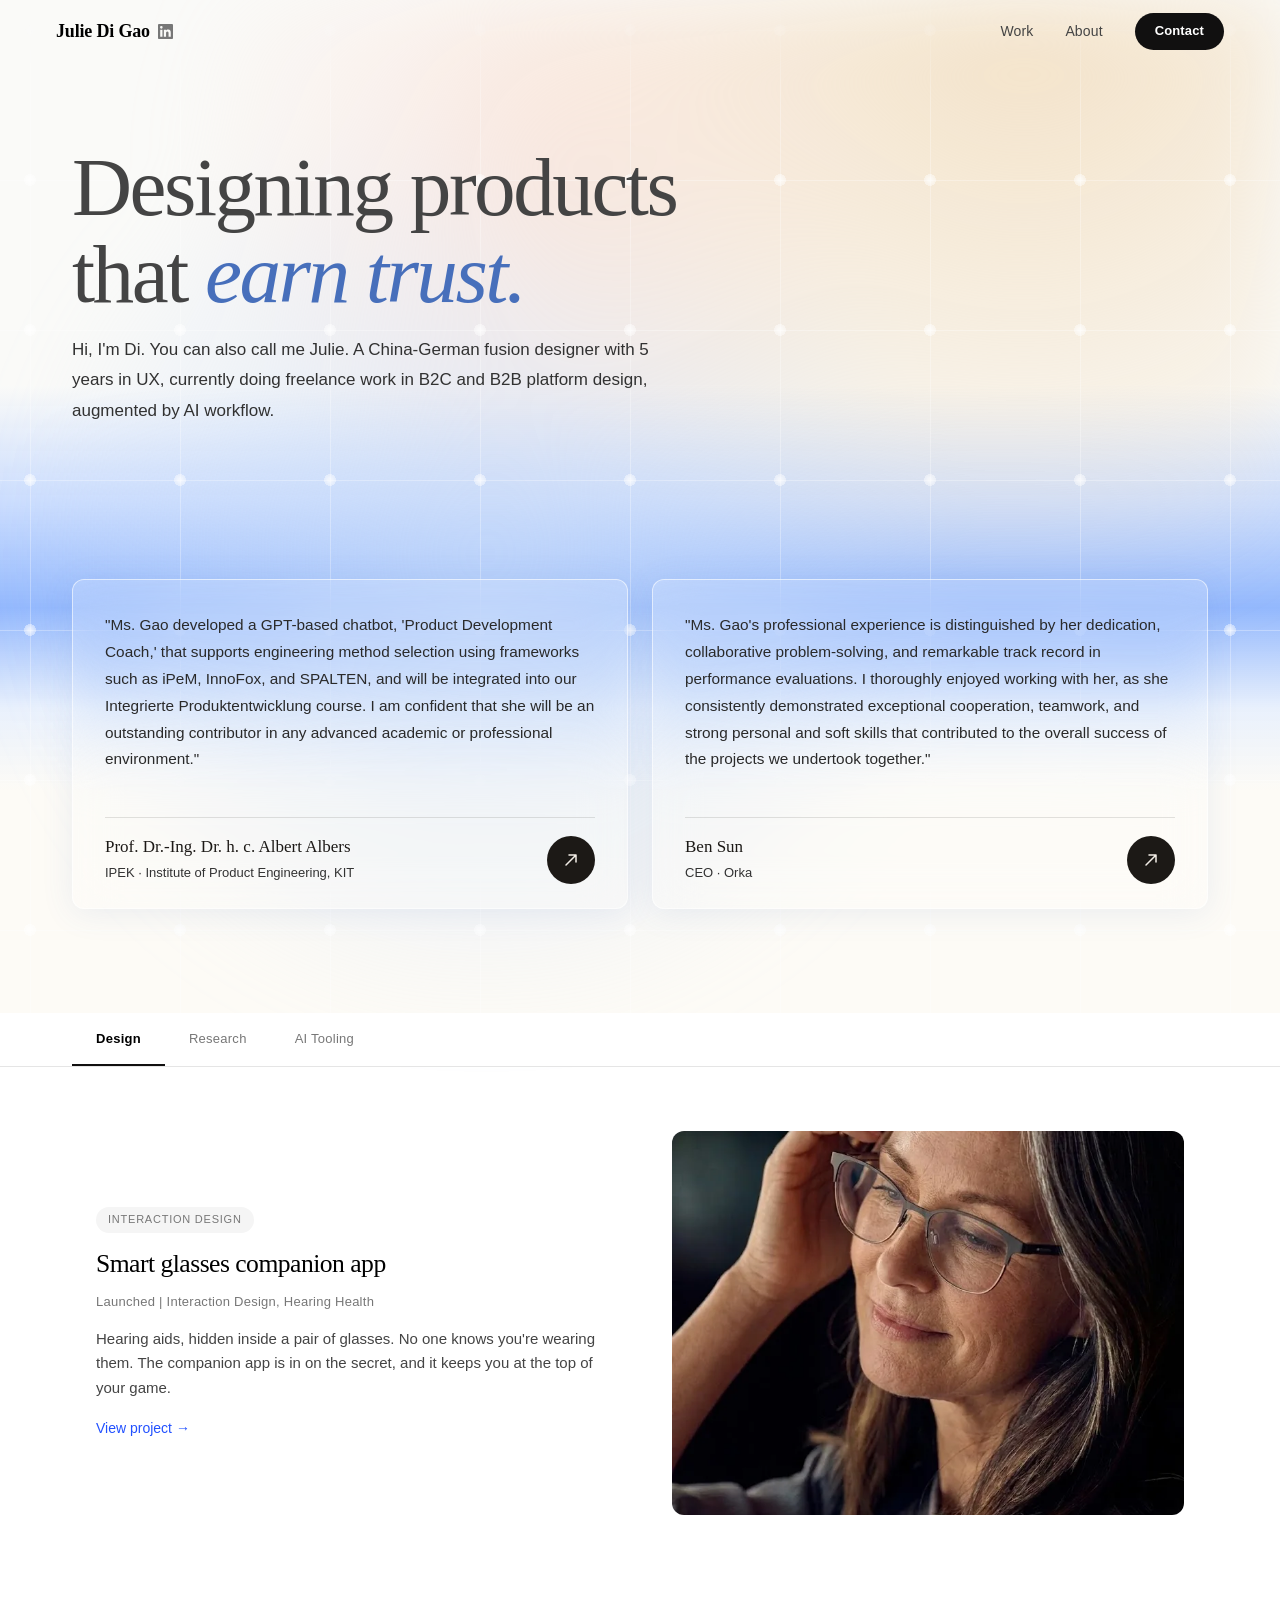
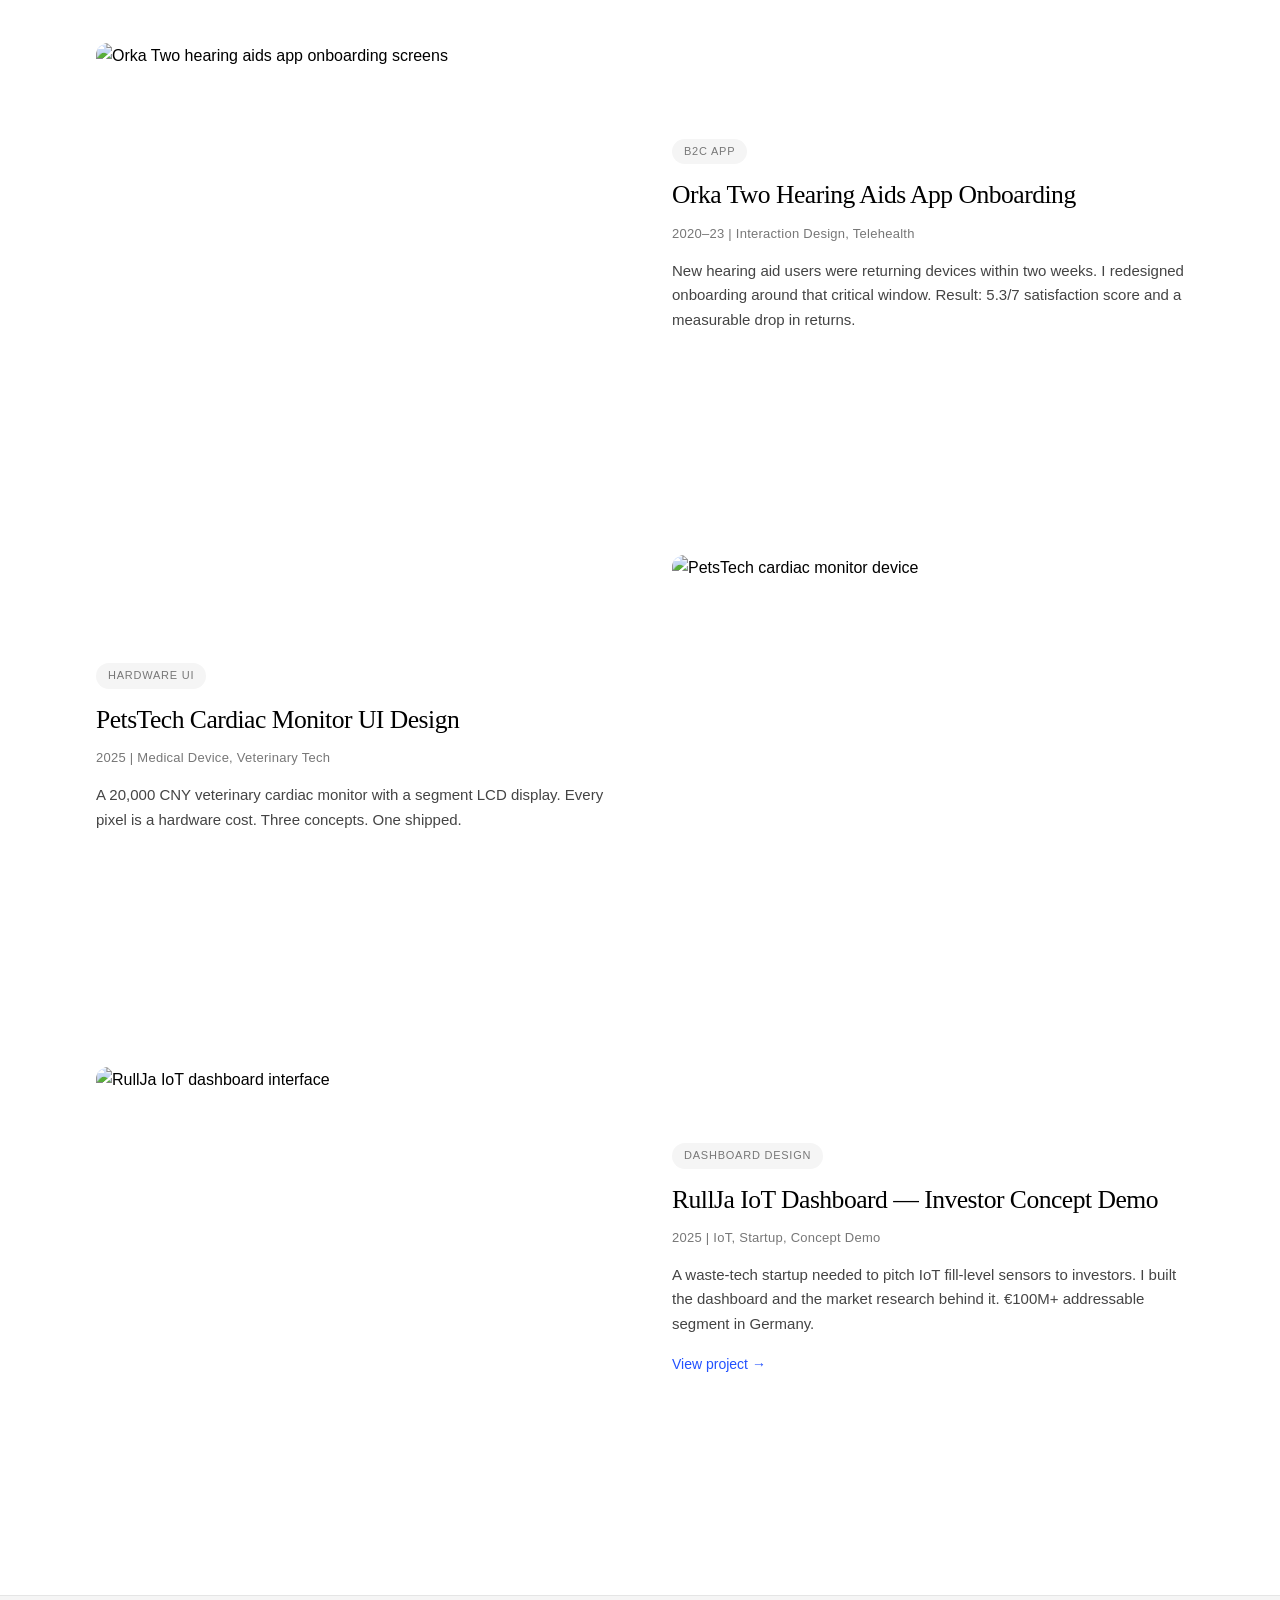
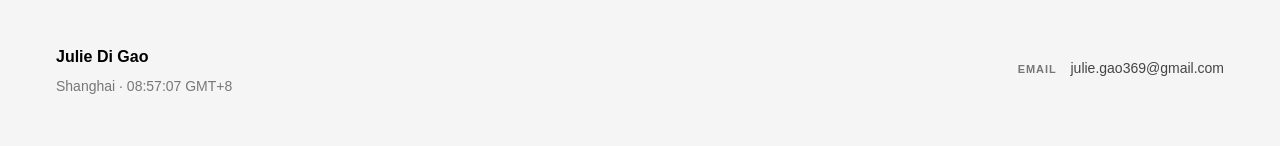
==== index.html @ a04727fa "feat: add Aurio smart glasses case study with live embedded prototype - New aurio-app.html: warm-neu" ====
<!DOCTYPE html>
<html lang="en">
<head>
  <meta charset="UTF-8" />
  <meta name="viewport" content="width=device-width, initial-scale=1.0, viewport-fit=cover" />
  <title>Julie Di Gao — Product Designer · UX Research · AI</title>
  <meta name="description" content="Product designer with seven years across consumer electronics, medical devices, and industrial systems. Research-driven. Based in Shanghai." />
  <meta property="og:type" content="website" />
  <meta property="og:title" content="Julie Di Gao — Product Designer · UX Research · AI" />
  <meta property="og:description" content="Product designer with seven years across consumer electronics, medical devices, and industrial systems. Research-driven. Based in Shanghai." />
  <meta property="og:url" content="https://juliedigao.info/" />
  <meta property="og:image" content="https://juliedigao.info/img/orka-thumb.webp" />
  <meta name="twitter:card" content="summary_large_image" />
  <link rel="canonical" href="https://juliedigao.info/" />
  <link rel="preload" href="fonts/dm-sans-latin.woff2" as="font" type="font/woff2" crossorigin>
  <link rel="preload" href="fonts/dm-serif-display-normal-latin.woff2" as="font" type="font/woff2" crossorigin>
  <link rel="stylesheet" href="fonts.css" />
  <link rel="stylesheet" href="style.css" />
  <script type="application/ld+json">
  {
    "@context": "https://schema.org",
    "@type": "Person",
    "url": "https://juliedigao.info",
    "name": "Julie Di Gao",
    "alternateName": "Di Gao",
    "jobTitle": "Product Designer",
    "description": "Product designer with seven years across consumer electronics, medical devices, and industrial systems. Research-driven. Based in Shanghai.",
    "sameAs": ["https://www.linkedin.com/in/julie-gao-9985a615b/"],
    "knowsAbout": ["UX Design", "UX Research", "AI Tooling", "Product Strategy", "Service Design"]
  }
  </script>
</head>
<body>

  <!-- TOP NAV -->
  <nav class="site-nav">
    <div class="nav-left">
      <a href="index.html" class="nav-name">Julie Di Gao</a>
      <a href="https://www.linkedin.com/in/julie-gao-9985a615b/" class="nav-linkedin" target="_blank" rel="noopener" aria-label="LinkedIn profile">
        <svg width="15" height="15" viewBox="0 0 24 24" fill="currentColor" aria-hidden="true">
          <path d="M20.447 20.452h-3.554v-5.569c0-1.328-.027-3.037-1.852-3.037-1.853 0-2.136 1.445-2.136 2.939v5.667H9.351V9h3.414v1.561h.046c.477-.9 1.637-1.85 3.37-1.85 3.601 0 4.267 2.37 4.267 5.455v6.286zM5.337 7.433a2.062 2.062 0 0 1-2.063-2.065 2.064 2.064 0 1 1 2.063 2.065zm1.782 13.019H3.555V9h3.564v11.452zM22.225 0H1.771C.792 0 0 .774 0 1.729v20.542C0 23.227.792 24 1.771 24h20.451C23.2 24 24 23.227 24 22.271V1.729C24 .774 23.2 0 22.222 0h.003z"/>
        </svg>
      </a>
    </div>
    <button class="nav-toggle" aria-label="Toggle menu" aria-expanded="false"><span></span><span></span><span></span></button>
    <div class="nav-links">
      <a href="#projects">Work</a>
      <a href="about.html">About</a>
      <a href="https://mail.google.com/mail/?view=cm&amp;to=julie.gao369@gmail.com" target="_blank" rel="noopener" class="nav-cta">Contact</a>
    </div>
  </nav>

  <main class="layout">

    <div class="hero-block">

    <!-- HERO -->
    <section class="hero-section">
      <div class="hero-inner">
        <h1 class="hero-title">Designing products<br>that <em>earn trust.</em></h1>
        <p class="hero-bio">Hi, I'm Di. You can also call me Julie. A China-German fusion designer with 5 years in UX, currently doing freelance work in B2C and B2B platform design, augmented by AI workflow.</p>
      </div>
    </section>

    <!-- ENDORSEMENTS (after hero) -->
    <section id="reviews" class="testimonials testimonials--hero">
      <div class="testimonials-inner">
        <div class="testimonials-grid">

          <div class="testimonial">
            <p class="testimonial-quote">"Ms. Gao developed a GPT-based chatbot, 'Product Development Coach,' that supports engineering method selection using frameworks such as iPeM, InnoFox, and SPALTEN, and will be integrated into our Integrierte Produktentwicklung course. I am confident that she will be an outstanding contributor in any advanced academic or professional environment."</p>
            <div class="testimonial-author">
              <div class="testimonial-author-info">
                <span class="testimonial-name">Prof. Dr.-Ing. Dr. h. c. Albert Albers</span>
                <span class="testimonial-role">IPEK · Institute of Product Engineering, KIT</span>
              </div>
              <a href="https://drive.google.com/file/d/1tdlXSylzmhAf9vjlkqF7maoI1d_9qmV9/view" target="_blank" rel="noopener" class="testimonial-arrow" aria-label="Read full reference letter">
                <svg width="16" height="16" viewBox="0 0 16 16" fill="none" aria-hidden="true"><path d="M3 13L13 3M13 3H6M13 3V10" stroke="currentColor" stroke-width="1.5" stroke-linecap="round" stroke-linejoin="round"/></svg>
              </a>
            </div>
          </div>

          <div class="testimonial">
            <p class="testimonial-quote">"Ms. Gao's professional experience is distinguished by her dedication, collaborative problem-solving, and remarkable track record in performance evaluations. I thoroughly enjoyed working with her, as she consistently demonstrated exceptional cooperation, teamwork, and strong personal and soft skills that contributed to the overall success of the projects we undertook together."</p>
            <div class="testimonial-author">
              <div class="testimonial-author-info">
                <span class="testimonial-name">Ben Sun</span>
                <span class="testimonial-role">CEO · Orka</span>
              </div>
              <a href="https://drive.google.com/file/d/1TQSXAxwFOmkfhooDOiuo72C9SazqI4s3/view" target="_blank" rel="noopener" class="testimonial-arrow" aria-label="Read full reference letter">
                <svg width="16" height="16" viewBox="0 0 16 16" fill="none" aria-hidden="true"><path d="M3 13L13 3M13 3H6M13 3V10" stroke="currentColor" stroke-width="1.5" stroke-linecap="round" stroke-linejoin="round"/></svg>
              </a>
            </div>
          </div>

        </div>
      </div>
    </section>

    </div><!-- /.hero-block -->

    <!-- FILTER BAR -->

    <div class="filter-bar" id="projects">
      <div class="filter-inner">
        <div class="role-tabs" role="tablist" aria-label="Work categories" id="track-select">
          <button class="role-tab" role="tab" id="tab-design" data-role="design" aria-selected="false" aria-controls="panel-design" tabindex="0">Design</button>
          <button class="role-tab" role="tab" id="tab-research" data-role="research" aria-selected="false" aria-controls="panel-research" tabindex="-1">Research</button>
          <button class="role-tab" role="tab" id="tab-automation" data-role="automation" aria-selected="false" aria-controls="panel-automation" tabindex="-1">AI Tooling</button>
        </div>
      </div>
    </div>

    <!-- PROJECTS: grouped list view (Design / Research / AI Tooling tabs) -->
    <div class="proj-list-section" hidden>
    <div class="content">
    <section class="projects-stage">

      <div class="projects-group" id="panel-design" data-group="design" hidden>

        <div class="proj-row proj-row--flip fade-in">
          <div class="proj-text">
            <span class="proj-cat">Interaction Design</span>
            <h3 class="proj-title"><a href="aurio-app.html">Smart glasses companion app</a></h3>
            <hr class="proj-rule" />
            <p class="proj-meta">Launched | Interaction Design, Hearing Health</p>
            <p class="proj-desc">Hearing aids, hidden inside a pair of glasses. No one knows you're wearing them. The companion app is in on the secret, and it keeps you at the top of your game.</p>
            <a href="aurio-app.html" class="proj-link">View project →</a>
          </div>
          <div class="proj-image">
            <a href="aurio-app.html">
              <img loading="lazy" src="img/aurio-hero-photo.webp" width="749" height="1024" alt="A woman wearing the Aurio glasses that hide her hearing aids" />
            </a>
          </div>
        </div>

        <div class="proj-row fade-in">
          <div class="proj-image">
            <a href="orka-health.html">
              <picture>
                <source srcset="img/orka-thumb-480w.webp 480w, img/orka-thumb-960w.webp 960w" sizes="(max-width: 768px) 100vw, 408px" type="image/webp">
                <img loading="lazy" src="img/orka-thumb.jpg" width="1440" height="920" alt="Orka Two hearing aids app onboarding screens" />
              </picture>
            </a>
          </div>
          <div class="proj-text">
            <span class="proj-cat">B2C App</span>
            <h3 class="proj-title"><a href="orka-health.html">Orka Two Hearing Aids App Onboarding</a></h3>
            <hr class="proj-rule" />
            <p class="proj-meta">2020–23 | Interaction Design, Telehealth</p>
            <p class="proj-desc">New hearing aid users were returning devices within two weeks. I redesigned onboarding around that critical window. Result: 5.3/7 satisfaction score and a measurable drop in returns.</p>
          </div>
        </div>

        <div class="proj-row proj-row--flip fade-in">
          <div class="proj-text">
            <span class="proj-cat">Hardware UI</span>
            <h3 class="proj-title"><a href="dog-cardiac.html">PetsTech Cardiac Monitor UI Design</a></h3>
            <hr class="proj-rule" />
            <p class="proj-meta">2025 | Medical Device, Veterinary Tech</p>
            <p class="proj-desc">A 20,000 CNY veterinary cardiac monitor with a segment LCD display. Every pixel is a hardware cost. Three concepts. One shipped.</p>
          </div>
          <div class="proj-image">
            <a href="dog-cardiac.html">
              <picture>
                <source srcset="img/petstech-480w.webp 480w, img/petstech-960w.webp 960w" sizes="(max-width: 768px) 100vw, 408px" type="image/webp">
                <img loading="lazy" src="img/petstech.jpg" width="4000" height="2247" alt="PetsTech cardiac monitor device" />
              </picture>
            </a>
          </div>
        </div>

        <div class="proj-row fade-in">
          <div class="proj-image">
            <a href="rullja-app.html">
              <picture>
                <source srcset="img/rullja/rullja-software-480w.webp 480w, img/rullja/rullja-software-960w.webp 960w" sizes="(max-width: 768px) 100vw, 408px" type="image/webp">
                <img loading="lazy" src="img/rullja/rullja-software.png" width="1756" height="1154" alt="RullJa IoT dashboard interface" />
              </picture>
            </a>
          </div>
          <div class="proj-text">
            <span class="proj-cat">Dashboard Design</span>
            <h3 class="proj-title"><a href="rullja-app.html">RullJa IoT Dashboard — Investor Concept Demo</a></h3>
            <hr class="proj-rule" />
            <p class="proj-meta">2025 | IoT, Startup, Concept Demo</p>
            <p class="proj-desc">A waste-tech startup needed to pitch IoT fill-level sensors to investors. I built the dashboard and the market research behind it. €100M+ addressable segment in Germany.</p>
            <a href="rullja-app.html" class="proj-link">View project →</a>
          </div>
        </div>

      </div><!-- /panel-design -->

      <div class="projects-group" id="panel-research" data-group="research" hidden>

        <div class="proj-row fade-in">
          <div class="proj-image">
            <a href="agile-cps.html">
              <picture>
                <source srcset="img/agile-cps-480w.webp 480w, img/agile-cps-960w.webp 960w" sizes="(max-width: 768px) 100vw, 408px" type="image/webp">
                <img loading="lazy" src="img/agile-cps.png" width="1000" height="618" alt="Agile CPS research visualization" />
              </picture>
            </a>
          </div>
          <div class="proj-text">
            <span class="proj-cat">Research · ECIE 2025</span>
            <h3 class="proj-title"><a href="agile-cps.html">Developing CPS as Entrepreneurs: Agile Methods in Startups and SMEs</a></h3>
            <hr class="proj-rule" />
            <p class="proj-meta">2025 | Systematic Literature Review, AI-Assisted Research</p>
            <p class="proj-desc">Master's thesis selected by KIT IPEK for publication at ECIE 2025. I reviewed 1,929 papers using an AI-assisted extraction workflow, mapping how agile methods adapt across firm types in complex systems engineering.</p>
            <a href="agile-cps.html" class="proj-link">Read paper →</a>
          </div>
        </div>

        <div class="proj-row proj-row--flip fade-in">
          <div class="proj-text">
            <span class="proj-cat">Service Design</span>
            <h3 class="proj-title"><a href="mercedes-ewagon.html">E-Wagen Simplification @ Mercedes-Benz Sindelfingen</a></h3>
            <hr class="proj-rule" />
            <p class="proj-meta">2024 | Field Research, Ethnography, Mobility</p>
            <p class="proj-desc">Factory floor user research at Mercedes-Benz Sindelfingen. I built personas, journey maps, and a full service design for e-trolley sharing among assembly workers.</p>
          </div>
          <div class="proj-image">
            <a href="mercedes-ewagon.html">
              <picture>
                <source srcset="img/mercedesetrolley-480w.webp 480w, img/mercedesetrolley-960w.webp 960w" sizes="(max-width: 768px) 100vw, 408px" type="image/webp">
                <img loading="lazy" src="img/mercedesetrolley.jpg" width="1600" height="1061" alt="Mercedes-Benz e-Wagen factory floor" />
              </picture>
            </a>
          </div>
        </div>

        <div class="proj-row fade-in">
          <div class="proj-image">
            <a href="german-telehealth.html">
              <picture>
                <source srcset="img/telehealth-de-480w.webp 480w, img/telehealth-de-960w.webp 960w" sizes="(max-width: 768px) 100vw, 408px" type="image/webp">
                <img loading="lazy" src="img/telehealth-de.png" width="920" height="690" alt="German telehealth infrastructure mapping" />
              </picture>
            </a>
          </div>
          <div class="proj-text">
            <span class="proj-cat">Critical Infrastructure</span>
            <h3 class="proj-title"><a href="german-telehealth.html">German Telehealth Infrastructure: Structural Mapping for Threat Modeling</a></h3>
            <hr class="proj-rule" />
            <p class="proj-meta">2025 | Commissioned Study · KIT OCI</p>
            <p class="proj-desc">Commissioned by a KIT doctoral researcher. I mapped the integration architectures of German hospital networks as a structural baseline for NIS2 threat modeling.</p>
          </div>
        </div>

        <div class="proj-row proj-row--flip fade-in">
          <div class="proj-text">
            <span class="proj-cat">Market Research</span>
            <h3 class="proj-title"><a href="rullja-smart-bin.html">Rullja Smart Bin Sensor — Market Research Report</a></h3>
            <hr class="proj-rule" />
            <p class="proj-meta">2025 | IoT, Smart City, Go-to-Market</p>
            <p class="proj-desc">A German IoT startup needed to know if there was a real market. I sized it (TAM/SAM/SOM), mapped 10 competitors, segmented buyers, and designed a three-phase go-to-market for entering the municipal space.</p>
            <a href="rullja-smart-bin.html" class="proj-link">View report →</a>
          </div>
          <div class="proj-image">
            <a href="rullja-smart-bin.html">
              <picture>
                <source srcset="img/rullja-bin-480w.webp 480w, img/rullja-bin-960w.webp 960w" sizes="(max-width: 768px) 100vw, 408px" type="image/webp">
                <img loading="lazy" src="img/rullja-bin.png" width="1100" height="757" alt="Rullja smart bin sensor" />
              </picture>
            </a>
          </div>
        </div>

      </div><!-- /panel-research -->

      <div class="projects-group" id="panel-automation" data-group="automation" hidden>

        <div class="proj-row fade-in">
          <div class="proj-image">
            <a href="ipek-gpt.html">
              <picture>
                <source srcset="img/ipek-gpt-thumb-480w.webp 480w, img/ipek-gpt-thumb-960w.webp 960w" sizes="(max-width: 768px) 100vw, 408px" type="image/webp">
                <img loading="lazy" src="img/ipek-gpt-thumb.jpg" width="1600" height="1066" alt="IPEK AI Consultant interface" />
              </picture>
            </a>
          </div>
          <div class="proj-text">
            <span class="proj-cat">AI Tooling</span>
            <h3 class="proj-title"><a href="ipek-gpt.html">Transform Product Engineering Knowledge into an AI Consultant</a></h3>
            <hr class="proj-rule" />
            <p class="proj-meta">2025 | Custom GPT, B2B, KIT IPEK</p>
            <p class="proj-desc">Two AI consulting tools for KIT's engineering institute. InnoFox Coach and Project Type Assessor are now used by 50+ students. Built at zero software cost in half the expected timeline.</p>
          </div>
        </div>

        <div class="proj-row proj-row--flip fade-in card--nda"
             role="button" tabindex="0"
             data-modal-title="Cincobox Bill AutoBot"
             data-modal-body="This work is confidential. Reach out to talk about how I approach this type of problem.">
          <div class="proj-text">
            <span class="proj-cat">Automation <span class="project-badge">Confidential</span></span>
            <h3 class="proj-title">Cincobox Bill AutoBot</h3>
            <hr class="proj-rule" />
            <p class="proj-meta">Ongoing · Agentic Build</p>
            <p class="proj-desc">A Colombian quality inspection CEO was losing one day every month to manual invoicing. As a contract-based project, I restructured his database and built an automation invoice tool to release his time from repetitive work.</p>
          </div>
          <div class="proj-image">
            <picture>
              <source srcset="img/invoice-automation-480w.webp 480w, img/invoice-automation-960w.webp 960w" sizes="(max-width: 768px) 100vw, 408px" type="image/webp">
              <img loading="lazy" src="img/invoice-automation.png" width="1100" height="728" alt="Cincobox invoice automation" style="opacity:0.85" />
            </picture>
          </div>
        </div>

      </div><!-- /panel-automation -->

    </section>
    </div><!-- /.content -->
    </div><!-- /.proj-list-section -->


  </main>

  <!-- FOOTER -->
  <footer id="contact" class="site-footer fade-in">
    <div class="footer-left">
      <span class="footer-name">Julie Di Gao</span>
      <span class="footer-tagline">Shanghai · <span id="clock" aria-hidden="true"></span></span>
    </div>
    <div class="footer-right">
      <div class="footer-contact-row">
        <span class="footer-contact-label">Email</span>
        <a href="https://mail.google.com/mail/?view=cm&to=julie.gao369@gmail.com" target="_blank" rel="noopener">julie.gao369@gmail.com</a>
      </div>
    </div>
  </footer>

  <!-- NDA Modal -->
  <div class="nda-modal" id="nda-modal" role="dialog" aria-modal="true" aria-labelledby="nda-modal-title" hidden>
    <div class="nda-modal-backdrop"></div>
    <div class="nda-modal-card">
      <button class="nda-modal-close" aria-label="Close dialog">&times;</button>
      <div class="nda-modal-lock">
        <svg xmlns="http://www.w3.org/2000/svg" width="24" height="24" viewBox="0 0 24 24" fill="none" stroke="currentColor" stroke-width="1.75" stroke-linecap="round" stroke-linejoin="round" aria-hidden="true">
          <rect x="3" y="11" width="18" height="11" rx="2" ry="2"/>
          <path d="M7 11V7a5 5 0 0 1 10 0v4"/>
        </svg>
      </div>
      <h2 class="nda-modal-title" id="nda-modal-title"></h2>
      <p class="nda-modal-body" id="nda-modal-body"></p>
      <div class="nda-modal-actions">
        <a href="https://calendar.app.google/rjYfn2XpzJs34tZLA" class="nda-modal-cta-primary" target="_blank" rel="noopener">Schedule a call</a>
        <a href="https://mail.google.com/mail/?view=cm&to=julie.gao369@gmail.com" class="nda-modal-cta-secondary" target="_blank" rel="noopener">Send an email</a>
      </div>
    </div>
  </div>

  <script src="script.js?v=2" defer></script>
  <script src="reference-banner.js"></script>
</body>
</html>
---- style.css ----
.reference-banner-title,
.reference-banner-desc,
.reference-banner-btn {
  opacity: 0;
  transform: translateY(24px);
}

/* --- Reference Banner (Base44 style) --- */
.reference-banner-bg {
  background: radial-gradient(ellipse 80% 60% at 0% 100%, #FFD6A0 0%, #FFB36B 60%, transparent 100%),
              radial-gradient(ellipse 60% 40% at 100% 0%, #FF7C2C 0%, #FFB36B 80%, transparent 100%),
              linear-gradient(120deg, #FFB36B 0%, #FF7C2C 100%);
  min-height: 60vh;
  display: flex;
  align-items: center;
  justify-content: center;
  padding: 6vw 2vw;
  position: relative;
  z-index: 1;
}

.reference-banner-card {
  background: #FFF9F0;
  border-radius: 18px;
  box-shadow: 0 8px 40px rgba(255, 124, 44, 0.13), 0 2px 8px rgba(0,0,0,0.04);
  padding: 3.5rem 3.5rem 3rem 3.5rem;
  max-width: 420px;
  width: 100%;
  display: flex;
  flex-direction: column;
  align-items: center;
  gap: 2.5rem;
}

.reference-banner-title {
  font-family: var(--font);
  font-size: 2.25rem;
  font-weight: 600;
  color: #222;
  text-align: center;
  margin-bottom: 0.5rem;
}

.reference-banner-desc {
  font-size: 1.15rem;
  color: #444;
  text-align: center;
  margin-bottom: 0.5rem;
}

.reference-banner-btn {
  display: flex;
  align-items: center;
  gap: 0.5rem;
  background: #181816;
  color: #fff;
  font-family: var(--font);
  font-size: 1.1rem;
  font-weight: 600;
  padding: 0.85rem 2.2rem;
  border-radius: 2rem;
  box-shadow: 0 2px 12px rgba(24,24,22,0.08);
  text-decoration: none;
  transition: background 0.18s, color 0.18s, transform 0.18s;
  margin-top: 0.5rem;
}
.reference-banner-btn:hover {
  background: #FFEBB8;
  color: #181816;
  transform: translateY(-2px);
}
.reference-banner-btn-icon {
  display: inline-flex;
  align-items: center;
  justify-content: center;
  background: #D6F5B0;
  color: #181816;
  border-radius: 50%;
  width: 2rem;
  height: 2rem;
  font-size: 1.25rem;
  margin-left: 0.25rem;
  transition: background 0.18s, color 0.18s;
}
.reference-banner-btn:hover .reference-banner-btn-icon {
  background: #B6E67D;
  color: #181816;
}

@media (max-width: 600px) {
  .reference-banner-card {
    padding: 2rem 1rem 1.5rem 1rem;
    max-width: 98vw;
    gap: 1.5rem;
  }
  .reference-banner-title {
    font-size: 1.25rem;
  }
  .reference-banner-desc {
    font-size: 1rem;
  }
  .reference-banner-btn {
    font-size: 1rem;
    padding: 0.7rem 1.2rem;
  }
  .reference-banner-btn-icon {
    width: 1.5rem;
    height: 1.5rem;
    font-size: 1rem;
  }
}
/* ── Case Study Summary Card ── */
.cs-summary {
  background: var(--surface);
  border: 1px solid var(--border-light);
  border-radius: var(--radius);
  box-shadow: var(--shadow-sm);
  padding: 1.25rem 1.5rem;
  margin: 2rem 0 2.5rem;
  display: flex;
  flex-direction: column;
  gap: 0.75rem;
  max-width: 600px;
}
.cs-summary-row {
  display: flex;
  gap: 1.25rem;
}
.cs-summary-label {
  min-width: 5.5rem;
  font-weight: 600;
  color: var(--secondary);
  font-size: 0.95rem;
}
.cs-summary-value {
  color: var(--text);
  font-size: 0.95rem;
}
/* ============================================================
   PORTFOLIO — McKinsey visual style
   Full-width top nav · editorial serif · electric blue accent
============================================================ */

html {
  scroll-behavior: smooth;
}

*, *::before, *::after {
  box-sizing: border-box;
  margin: 0;
  padding: 0;
  -webkit-tap-highlight-color: transparent;
}

:root {
  --bg:           #FFFFFF;
  --surface:      #F5F5F5;
  --border:       #D5D5D5;
  --border-light: #E5E5E5;
  --text:         #000000;
  --secondary:    #444444;
  --tertiary:     #777777;

  /* McKinsey electric blue */
  --accent:       #2251FF;
  --accent-dark:  #051C2C;
  --accent-light: #E8EEFF;

  --nav-bg:       #051C2C;

  --shadow-sm:  0 1px 2px rgba(0,0,0,0.05);
  --shadow-md:  0 4px 12px rgba(0,0,0,0.06);
  --shadow-card: 0 1px 4px rgba(0,0,0,0.04);
  --shadow-card-hover: 0 8px 30px rgba(0,0,0,0.10);

  --radius:      4px;
  --radius-pill: 100px;

  --font: 'DM Sans', -apple-system, BlinkMacSystemFont, 'Segoe UI', sans-serif;
  --font-serif: Georgia, 'Times New Roman', serif;
  --font-display: 'DM Serif Display', Georgia, serif;

  --header-h: 64px;
  --max-width: 1200px;
  --content-width: 1200px;
}

html {
  font-size: 16px;
  scroll-behavior: smooth;
  overflow-x: hidden;
}

body {
  background: var(--bg);
  color: var(--text);
  font-family: var(--font);
  line-height: 1.6;
  min-height: 100vh;
  -webkit-font-smoothing: antialiased;
  -moz-osx-font-smoothing: grayscale;
}

a { color: inherit; text-decoration: none; }
button { font-family: inherit; }

/* ── Accessibility ── */
.visually-hidden {
  position: absolute;
  width: 1px; height: 1px;
  padding: 0; margin: -1px;
  overflow: hidden;
  clip: rect(0,0,0,0);
  white-space: nowrap; border: 0;
}

:focus-visible {
  outline: 2px solid var(--accent);
  outline-offset: 3px;
  border-radius: 2px;
}

/* ── Scroll reveal ── */
.fade-in {
  opacity: 0;
  transform: translateY(28px);
  transition: opacity 0.7s cubic-bezier(.22,1,.36,1),
              transform 0.7s cubic-bezier(.22,1,.36,1);
}
.fade-in.visible {
  opacity: 1;
  transform: translateY(0);
}

.testimonials-grid .testimonial.fade-in:nth-child(2) { transition-delay: 100ms; }

.projects-group .proj-row.fade-in:nth-child(2) { transition-delay: 60ms; }
.projects-group .proj-row.fade-in:nth-child(3) { transition-delay: 120ms; }
.projects-group .proj-row.fade-in:nth-child(4) { transition-delay: 180ms; }

/* ── Skip link (screen-reader, visible on focus) ── */
.skip-link {
  position: absolute;
  left: -9999px;
  top: auto;
  width: 1px;
  height: 1px;
  overflow: hidden;
  z-index: 10000;
  background: var(--nav-bg);
  color: #fff;
  padding: 0.75rem 1.25rem;
  font-size: 0.875rem;
  border-radius: 0 0 4px 0;
}
.skip-link:focus {
  position: fixed;
  left: 0;
  top: 0;
  width: auto;
  height: auto;
  overflow: visible;
}

/* ── Page load entry ── */
main {
  animation: pageEnter 0.45s cubic-bezier(.22,1,.36,1) both;
}
@keyframes pageEnter {
  from { opacity: 0; transform: translateY(10px); }
  to   { opacity: 1; transform: translateY(0); }
}

/* ── Page exit transition ── */
body.page-exit {
  opacity: 0;
  transition: opacity 0.3s ease;
}

/* ── Nav scrim ── */
body::before {
  content: '';
  position: fixed;
  inset: 0;
  background: rgba(0,0,0,0.5);
  backdrop-filter: blur(3px);
  -webkit-backdrop-filter: blur(3px);
  z-index: 190;
  opacity: 0;
  pointer-events: none;
  transition: opacity 0.3s ease;
}
body.nav-open::before {
  opacity: 1;
  pointer-events: auto;
}

/* ============================================================
   TOP NAV BAR — fixed dark navy
============================================================ */
.site-nav {
  position: fixed;
  top: 0;
  left: 0;
  right: 0;
  height: var(--header-h);
  background: rgba(5,28,44,0.55);
  backdrop-filter: blur(16px) saturate(1.4);
  -webkit-backdrop-filter: blur(16px) saturate(1.4);
  border-bottom: 1px solid rgba(255,255,255,0.08);
  z-index: 200;
  display: flex;
  align-items: center;
  justify-content: space-between;
  padding: 0 clamp(1.5rem, 5vw, 3.5rem);
  padding-left: max(clamp(1.5rem, 5vw, 3.5rem), env(safe-area-inset-left));
  padding-right: max(clamp(1.5rem, 5vw, 3.5rem), env(safe-area-inset-right));
}

/* ── White glass nav on case study pages (always, ignores scroll state) ── */
.cs-page .site-nav,
.cs-page .site-nav.scrolled {
  background: rgba(255,255,255,0.92);
  backdrop-filter: blur(20px) saturate(1.6);
  -webkit-backdrop-filter: blur(20px) saturate(1.6);
  border-bottom: 1px solid rgba(0,0,0,0.06);
  transition: none;
}

.cs-page .nav-name {
  color: var(--text);
}

.cs-page .nav-links a {
  color: var(--secondary);
}

.cs-page .nav-links a:hover {
  color: var(--text);
}

.cs-page .nav-links .nav-cta {
  color: #FFFFFF;
  background: #111010;
  border: none;
  border-radius: var(--radius-pill);
  box-shadow: none;
  padding: 0.5rem 1.5rem;
  transition: background 0.2s, transform 0.2s;
}

.cs-page .nav-links .nav-cta:hover {
  color: #FFFFFF;
  background: #2b2b2b;
  transform: translateY(-1px);
}

.nav-name {
  font-family: var(--font-serif);
  font-size: 1.125rem;
  font-weight: 700;
  color: #FFFFFF;
  letter-spacing: -0.01em;
  display: inline-flex;
  align-items: center;
  min-height: 48px;
}

.nav-links {
  display: flex;
  align-items: center;
  gap: 2rem;
}

.nav-links a {
  font-size: 0.875rem;
  font-weight: 400;
  color: rgba(255,255,255,0.7);
  transition: color 0.2s;
  letter-spacing: 0.01em;
}

.nav-links a:hover {
  color: #FFFFFF;
}

.nav-links .nav-cta {
  font-weight: 600;
  font-size: 0.8125rem;
  color: var(--nav-bg);
  background: #FFFFFF;
  border: none;
  padding: 0.5rem 1.25rem;
  border-radius: var(--radius-pill);
  transition: background 0.2s, transform 0.2s;
  letter-spacing: 0.01em;
}

.nav-links .nav-cta:hover {
  background: rgba(255,255,255,0.88);
  color: var(--nav-bg);
  transform: translateY(-1px);
}

/* ── Mobile hamburger ── */
.nav-toggle {
  display: none;
  appearance: none;
  border: none;
  background: none;
  cursor: pointer;
  padding: 0;
  width: 48px;
  height: 48px;
  position: relative;
  z-index: 201;
}

.nav-toggle span {
  display: block;
  position: absolute;
  left: 10px;
  width: 28px;
  height: 2px;
  background: #FFFFFF;
  border-radius: 2px;
  transition: transform 0.3s cubic-bezier(.22,1,.36,1),
              opacity 0.3s cubic-bezier(.22,1,.36,1);
}

.nav-toggle span:nth-child(1) { top: 14px; }
.nav-toggle span:nth-child(2) { top: 23px; }
.nav-toggle span:nth-child(3) { top: 32px; }

.nav-toggle.open span:nth-child(1) {
  transform: translateY(9px) rotate(45deg);
}
.nav-toggle.open span:nth-child(2) {
  opacity: 0;
}
.nav-toggle.open span:nth-child(3) {
  transform: translateY(-9px) rotate(-45deg);
}

.cs-page .nav-toggle span {
  background: var(--text);
}

/* ============================================================
   LAYOUT — full-width, no sidebar
============================================================ */
.layout {
  display: flex;
  flex-direction: column;
  min-height: 100vh;
  padding-top: var(--header-h);
}

/* Hide old sidebar elements on index */
.sidebar { display: none; }

/* ============================================================
   HERO SECTION — dark navy, large serif headline
============================================================ */
.hero-section {
  background: var(--nav-bg);
  color: #FFFFFF;
  min-height: 72vh;
  display: flex;
  align-items: center;
  padding: calc(var(--header-h) + 2.5rem) 0 clamp(2rem, 4vw, 3rem);
  margin-top: calc(-1 * var(--header-h));
  position: relative;
  overflow: hidden;
}

.hero-section::before {
  content: '';
  position: absolute;
  inset: -50%;
  width: 200%;
  height: 200%;
  background:
    radial-gradient(ellipse 45% 40% at 50% 15%, rgba(100,130,220,0.25) 0%, transparent 55%),
    radial-gradient(ellipse 50% 45% at 65% 30%, rgba(34,81,255,0.15) 0%, transparent 55%),
    radial-gradient(ellipse 32% 28% at 70% 35%, rgba(255,210,90,0.11) 0%, transparent 50%),
    radial-gradient(ellipse 60% 55% at 50% 50%, rgba(100,90,180,0.2) 0%, transparent 60%),
    radial-gradient(ellipse 55% 50% at 25% 60%, rgba(80,100,200,0.3) 0%, transparent 65%),
    radial-gradient(ellipse 50% 45% at 75% 65%, rgba(34,81,255,0.2) 0%, transparent 60%);
  pointer-events: none;
  z-index: 0;
}

.hero-inner {
  max-width: 800px;
  margin-inline: auto;
  padding-inline: clamp(1.5rem, 5vw, 3.5rem);
  position: relative;
  z-index: 1;
  text-align: center;
  display: flex;
  flex-direction: column;
  align-items: center;
}

.hero-eyebrow {
  font-size: 0.6875rem;
  font-weight: 500;
  letter-spacing: 0.18em;
  text-transform: uppercase;
  color: rgba(255,255,255,0.82);
  margin-bottom: 2rem;
  display: flex;
  align-items: center;
  gap: 0.875rem;
  animation: heroTextIn 0.7s cubic-bezier(.22,1,.36,1) 0.1s both;
}

.hero-eyebrow::before {
  content: '';
  display: block;
  width: 2.5rem;
  height: 1px;
  background: var(--accent);
  flex-shrink: 0;
}

.hero-title {
  font-family: var(--font-display);
  font-size: clamp(2.25rem, 5vw, 4.5rem);
  font-weight: 400;
  line-height: 1.1;
  letter-spacing: -0.02em;
  color: #FFFFFF;
  margin-bottom: 1.75rem;
  animation: heroTextIn 0.9s cubic-bezier(.22,1,.36,1) 0.2s both;
}

.hero-title em {
  font-style: italic;
  color: rgba(255,255,255,0.65);
}

@keyframes heroTextIn {
  from { opacity: 0; transform: translateY(22px); }
  to   { opacity: 1; transform: translateY(0); }
}


.hero-desc {
  font-size: clamp(1rem, 1.4vw, 1.125rem);
  font-weight: 300;
  line-height: 1.75;
  color: rgba(255,255,255,0.6);
  max-width: 640px;
  margin-bottom: 0;
  animation: heroTextIn 0.8s cubic-bezier(.22,1,.36,1) 0.38s both;
}

.hero-badges {
  display: flex;
  flex-wrap: wrap;
  gap: 0.625rem;
  justify-content: center;
  margin-top: 2.25rem;
  animation: heroTextIn 0.8s cubic-bezier(.22,1,.36,1) 0.52s both;
}

.hero-badge {
  font-size: 0.75rem;
  font-weight: 500;
  color: rgba(255,255,255,0.48);
  background: rgba(255,255,255,0.06);
  border: 1px solid rgba(255,255,255,0.1);
  padding: 0.35rem 0.875rem;
  border-radius: var(--radius-pill);
  letter-spacing: 0.01em;
  white-space: nowrap;
  text-decoration: none;
  transition: color 0.2s, background 0.2s;
}

a.hero-badge:hover {
  color: rgba(255,255,255,0.82);
  background: rgba(255,255,255,0.12);
}

.hero-identity {
  font-size: 0.875rem;
  font-weight: 400;
  color: rgba(255,255,255,0.45);
  letter-spacing: 0.01em;
  margin-bottom: 2rem;
}

.hero-cta {
  display: inline-flex;
  align-items: center;
  gap: 0.5rem;
  padding: 0.875rem 2rem;
  background: var(--accent);
  color: #FFFFFF;
  font-size: 0.9375rem;
  font-weight: 500;
  border-radius: var(--radius-pill);
  text-decoration: none;
  transition: background 0.2s, transform 0.2s;
  margin-bottom: clamp(2.5rem, 5vw, 4rem);
  animation: heroTextIn 0.8s cubic-bezier(.22,1,.36,1) 0.52s both;
}

.hero-cta::after {
  content: '→';
  transition: transform 0.2s cubic-bezier(.22,1,.36,1);
}

.hero-cta:hover {
  background: #1A42D9;
  transform: translateY(-2px);
  color: #FFFFFF;
}

.hero-cta:hover::after {
  transform: translateX(4px);
}

/* ============================================================
   FILTER TABS — horizontal bar below hero
============================================================ */
.filter-bar {
  background: var(--bg);
  border-bottom: 1px solid var(--border-light);
  position: sticky;
  top: var(--header-h);
  z-index: 100;
  transition: box-shadow 0.3s ease;
}

.filter-bar.scrolled {
  box-shadow: 0 4px 12px rgba(0,0,0,0.06);
}

.filter-inner {
  max-width: var(--content-width);
  margin-inline: auto;
  padding: 0 clamp(1.5rem, 5vw, 3.5rem);
  display: flex;
  gap: 0;
}

.role-tabs {
  display: flex;
  gap: 0;
  padding: 0;
  background: none;
  border: none;
}

.role-tab {
  appearance: none;
  border: none;
  background: none;
  color: var(--tertiary);
  font-size: 0.8125rem;
  font-weight: 500;
  letter-spacing: 0.02em;
  padding: 1.125rem 1.5rem;
  cursor: pointer;
  transition: color 0.2s;
  white-space: nowrap;
  position: relative;
  border-bottom: 2px solid transparent;
}

.role-tab:hover {
  color: var(--text);
  background: none;
}

.role-tab.active {
  color: var(--text);
  font-weight: 600;
  background: none;
  border-bottom: 2px solid var(--accent);
}

/* ============================================================
   CONTENT — projects area
============================================================ */
.content {
  flex: 1;
  background: var(--bg);
}

.projects-stage {
  max-width: var(--content-width);
  margin-inline: auto;
  padding: 5.5rem clamp(1.5rem, 5vw, 3.5rem) 8rem;
  scroll-margin-top: var(--header-h);
}

.projects-group {
  opacity: 0;
  transform: translateY(12px);
  animation: fadeUp 0.35s cubic-bezier(.22,1,.36,1) forwards;
}

.projects-group + .projects-group {
  margin-top: 5rem;
}

@keyframes fadeUp {
  to { opacity: 1; transform: translateY(0); }
}

.projects-grid {
  display: flex;
  flex-direction: column;
}

/* ============================================================
   CARD — editorial McKinsey style
============================================================ */
.card {
  display: flex;
  flex-direction: row;
  align-items: flex-start;
  gap: 4rem;
  padding: 3rem 0;
  border-bottom: 1px solid var(--border-light);
  border-radius: 0;
  background: var(--bg);
  overflow: hidden;
  transition: none;
  text-decoration: none;
  color: inherit;
}

.card:first-child {
  border-top: 1px solid var(--border-light);
}

.card-thumb {
  width: 52%;
  flex-shrink: 0;
  aspect-ratio: 16 / 10;
  overflow: hidden;
  background: var(--surface);
  position: relative;
}

.card-thumb img {
  width: 100%;
  height: 100%;
  object-fit: cover;
  display: block;
  transition: transform 0.6s cubic-bezier(.22,1,.36,1);
}

.card:hover .card-thumb img {
  transform: scale(1.03);
}

.card-body {
  flex: 1;
  padding: 0.5rem 0 0;
  display: flex;
  flex-direction: column;
  gap: 0.5rem;
}

.card-meta {
  font-size: 0.6875rem;
  font-weight: 500;
  color: var(--tertiary);
  letter-spacing: 0.06em;
  text-transform: uppercase;
}

.card-title {
  font-family: var(--font-display);
  font-size: clamp(1.25rem, 2vw, 1.625rem);
  font-weight: 400;
  color: var(--text);
  letter-spacing: -0.02em;
  line-height: 1.2;
  transition: color 0.2s;
  margin-top: 0.25rem;
}

.card:hover .card-title {
  color: var(--accent);
}

.card-desc {
  font-size: 0.9375rem;
  font-weight: 400;
  color: var(--secondary);
  line-height: 1.65;
  display: -webkit-box;
  -webkit-line-clamp: 3;
  -webkit-box-orient: vertical;
  overflow: hidden;
  margin-top: 0.25rem;
}

.card-tags {
  display: none;
}

.p-tag {
  display: none;
}

/* badge */
.project-badge {
  display: inline-block;
  font-size: 0.6875rem;
  font-weight: 500;
  letter-spacing: 0.02em;
  color: var(--accent);
  background: var(--accent-light);
  padding: 0.15rem 0.5rem;
  border-radius: var(--radius);
  vertical-align: middle;
  margin-left: 0.35rem;
  position: relative;
  top: -1px;
}

/* ============================================================
   TESTIMONIALS — horizontal strip above footer
============================================================ */
.testimonials {
  background: var(--nav-bg);
  color: #FFFFFF;
  padding: clamp(3.5rem, 7vw, 5rem) 0;
}

.testimonials-inner {
  max-width: var(--content-width);
  margin-inline: auto;
  padding-inline: clamp(1.5rem, 5vw, 3.5rem);
}

.testimonials-label {
  font-size: 0.6875rem;
  font-weight: 700;
  letter-spacing: 0.12em;
  text-transform: uppercase;
  color: rgba(255,255,255,0.4);
  margin-bottom: 2.5rem;
  font-family: var(--font);
}

.testimonials-grid {
  display: grid;
  grid-template-columns: repeat(3, 1fr);
  gap: 2.5rem;
  align-items: start;
}

.testimonial {
  display: flex;
  flex-direction: column;
  gap: 1.25rem;
}

.testimonial-quote {
  font-family: var(--font-serif);
  font-size: 1rem;
  line-height: 1.65;
  color: rgba(255,255,255,0.85);
  font-style: italic;
}

.testimonial-author {
  display: flex;
  flex-direction: column;
  gap: 0.15rem;
  margin-top: auto;
}

.testimonial-name {
  font-size: 0.8125rem;
  font-weight: 600;
  color: #FFFFFF;
  font-family: var(--font);
}

.testimonial-role {
  font-size: 0.75rem;
  color: rgba(255,255,255,0.45);
  font-family: var(--font);
}

.testimonial-link {
  color: rgba(255,255,255,0.65);
  text-decoration: underline;
  text-underline-offset: 2px;
  transition: color 0.2s;
}
.testimonial-link:hover {
  color: #FFFFFF;
}

@media (max-width: 768px) {
  .testimonials-grid {
    grid-template-columns: 1fr;
    gap: 2rem;
  }
}

/* ============================================================
   CTA SECTION — full-width dark band
============================================================ */
.cta-section {
  background: var(--nav-bg);
  color: #FFFFFF;
  padding: clamp(3rem, 7vw, 5rem) clamp(1.5rem, 5vw, 3.5rem);
}

.cta-inner {
  max-width: var(--content-width);
  margin-inline: auto;
  display: flex;
  align-items: center;
  justify-content: space-between;
  gap: 2rem;
}

.cta-text h2 {
  font-family: var(--font-serif);
  font-size: clamp(1.5rem, 3vw, 2.25rem);
  font-weight: 700;
  margin-bottom: 0.5rem;
}

.cta-text p {
  font-size: 1rem;
  color: rgba(255,255,255,0.65);
  max-width: 420px;
}

.cta-btn {
  display: inline-flex;
  align-items: center;
  justify-content: center;
  padding: 0.875rem 2rem;
  border: none;
  border-radius: var(--radius);
  font-size: 0.9375rem;
  font-weight: 500;
  color: #FFFFFF;
  background: var(--accent);
  transition: background 0.2s;
  cursor: pointer;
  text-align: center;
  white-space: nowrap;
}

.cta-btn:hover { background: #1A42D9; }

/* ============================================================
   SITE FOOTER — dark navy
============================================================ */
.site-footer {
  background: var(--surface);
  color: var(--tertiary);
  padding: 2rem clamp(1.5rem, 5vw, 3.5rem);
  padding-bottom: max(2rem, env(safe-area-inset-bottom));
  font-size: 0.8125rem;
  display: flex;
  justify-content: space-between;
  align-items: center;
  border-top: 1px solid var(--border-light);
}

.site-footer a {
  color: var(--secondary);
  transition: color 0.2s;
}

.site-footer a:hover {
  color: var(--text);
}

/* ============================================================
   RESPONSIVE
============================================================ */

/* Tablet — rows shrink but stay horizontal */
@media (max-width: 900px) {
  .card {
    gap: 2.5rem;
  }
  .card-thumb {
    width: 45%;
  }
}

/* Mobile */
@media (max-width: 768px) {
  .nav-links {
    display: flex;
    flex-direction: column;
    align-items: stretch;
    position: absolute;
    top: 100%;
    left: 0;
    right: 0;
    height: calc(100vh - var(--header-h));
    height: calc(100dvh - var(--header-h));
    background: rgba(255, 255, 255, 0.98);
    backdrop-filter: blur(24px) saturate(1.6);
    -webkit-backdrop-filter: blur(24px) saturate(1.6);
    padding: 0;
    gap: 0;
    border-top: 1px solid rgba(0, 0, 0, 0.06);
    overflow-y: auto;
    overflow-x: hidden;
    opacity: 0;
    pointer-events: none;
    transition: opacity 0.3s cubic-bezier(.22,1,.36,1);
  }
  .nav-links.open {
    opacity: 1;
    pointer-events: auto;
  }
  .nav-links a {
    display: flex;
    align-items: center;
    justify-content: space-between;
    font-size: 1rem;
    font-weight: 400;
    color: rgba(5, 28, 44, 0.65);
    padding: 1.125rem 1.75rem;
    border-bottom: 1px solid rgba(0, 0, 0, 0.06);
    opacity: 0;
    transform: translateY(-6px);
    transition: opacity 0.3s ease, transform 0.3s ease, color 0.2s;
  }
  .nav-links a:hover { color: #051C2C; }
  .nav-links.open a {
    opacity: 1;
    transform: translateY(0);
  }
  .nav-links.open > *:nth-child(1) { transition-delay: 0.04s; }
  .nav-links.open > *:nth-child(2) { transition-delay: 0.08s; }
  .nav-links.open > *:nth-child(3) { transition-delay: 0.12s; }
  .nav-links.open > *:nth-child(4) { transition-delay: 0.16s; }

  .nav-links .nav-cta {
    background: none;
    border-radius: 0;
    border-bottom: 1px solid rgba(0, 0, 0, 0.06);
    box-shadow: none;
    color: rgba(5, 28, 44, 0.65);
    font-weight: 400;
    font-size: 1rem;
    padding: 1.125rem 1.75rem;
    margin: 0;
    width: 100%;
    align-self: stretch;
    justify-content: space-between;
    text-align: left;
    min-height: unset;
  }

  .cs-page .nav-links {
    background: rgba(255,255,255,0.98);
    backdrop-filter: blur(24px) saturate(1.8);
    -webkit-backdrop-filter: blur(24px) saturate(1.8);
    border-top: 1px solid rgba(0,0,0,0.06);
  }
  .cs-page .nav-links a {
    color: var(--secondary);
    border-bottom-color: rgba(0,0,0,0.07);
  }
  .cs-page .nav-links a:hover { color: var(--text); }
  .cs-page .nav-links .nav-cta { color: var(--secondary); }

  /* Solid white nav bar when dropdown is open on case study pages */
  .cs-page .site-nav:has(.nav-links.open) {
    background: #FFFFFF;
    backdrop-filter: none;
    -webkit-backdrop-filter: none;
  }

  .nav-toggle { display: block; }

  /* Solidify nav bar when dropdown is open */
  .site-nav:has(.nav-links.open) {
    background: rgba(255, 255, 255, 0.98);
    backdrop-filter: none;
    -webkit-backdrop-filter: none;
    border-bottom-color: rgba(0, 0, 0, 0.06);
  }
  .site-nav:has(.nav-links.open) .nav-name { color: var(--text); }
  .site-nav:has(.nav-links.open) .nav-linkedin { color: var(--text); }

  .hero-section {
    min-height: auto;
    padding-top: calc(var(--header-h) + 2.5rem);
    padding-bottom: 3rem;
  }

  .hero-title {
    font-size: clamp(1.875rem, 8vw, 2.75rem);
  }

  .hero-badges {
    gap: 0.5rem;
  }

  .hero-badge {
    font-size: 0.6875rem;
  }

  .filter-inner {
    overflow-x: auto;
    scrollbar-width: none;
    width: 100%;
  }
  .filter-inner::-webkit-scrollbar { display: none; }

  .role-tab {
    font-size: 0.8125rem;
    padding: 0.875rem 1rem;
    min-height: 48px;
  }

  .projects-stage {
    padding: 2.5rem 1.25rem 4rem;
  }

  .card {
    flex-direction: column;
    gap: 1.25rem;
    padding: 2rem 0;
  }

  .card-thumb {
    width: 100%;
    aspect-ratio: 16 / 9;
  }

  .card-body {
    padding: 0;
  }

  .projects-group + .projects-group {
    margin-top: 40px;
  }

  .cta-inner {
    flex-direction: column;
    text-align: center;
  }

  .cta-text p {
    margin-inline: auto;
  }

  .site-footer {
    flex-direction: column;
    text-align: left;
    gap: 0.5rem;
  }

  .card-title {
    font-size: 1.125rem;
  }

  .card-desc {
    -webkit-line-clamp: 3;
  }

}

/* ── NDA / Confidential cards ── */
.card--nda {
  cursor: pointer;
}

/* ── Selected Work eyebrow ── */
.projects-eyebrow {
  font-family: var(--font);
  font-size: 0.6875rem;
  font-weight: 600;
  letter-spacing: 0.16em;
  text-transform: uppercase;
  color: var(--tertiary);
  margin-bottom: 3rem;
  padding-bottom: 1.25rem;
  border-bottom: 1px solid var(--border-light);
  display: flex;
  align-items: center;
  justify-content: space-between;
  flex-wrap: wrap;
  gap: 0.5rem;
}

.projects-eyebrow::after {
  content: '2020 – 2026';
  font-weight: 400;
  letter-spacing: 0.04em;
  color: var(--border);
}

/* ── Featured (bento) card — spans 2 columns, desktop only ── */
@media (min-width: 769px) {
  .card--featured {
    grid-column: span 2;
  }

  .card--featured .card-thumb {
    aspect-ratio: 16 / 7;
  }

  .card--featured .card-title {
    font-size: 1.75rem;
  }

  .card--featured .card-desc {
    -webkit-line-clamp: 3;
  }
}

/* ── Card thumbnail hover overlay ── */
.card-thumb {
  position: relative;
}

a.card .card-thumb::after {
  content: 'View project →';
  position: absolute;
  inset: 0;
  display: flex;
  align-items: center;
  justify-content: center;
  background: rgba(5, 28, 44, 0.62);
  backdrop-filter: blur(2px);
  -webkit-backdrop-filter: blur(2px);
  color: #FFFFFF;
  font-size: 0.875rem;
  font-weight: 500;
  letter-spacing: 0.04em;
  opacity: 0;
  transition: opacity 0.3s cubic-bezier(.22,1,.36,1);
}

a.card:hover .card-thumb::after {
  opacity: 1;
}

/* ============================================================
   NDA MODAL
============================================================ */
.nda-modal {
  position: fixed;
  inset: 0;
  z-index: 500;
  display: flex;
  align-items: center;
  justify-content: center;
  padding: 1.5rem;
}

.nda-modal[hidden] {
  display: none;
}

.nda-modal-backdrop {
  position: absolute;
  inset: 0;
  background: rgba(5, 28, 44, 0.7);
  backdrop-filter: blur(6px);
  -webkit-backdrop-filter: blur(6px);
}

.nda-modal-card {
  position: relative;
  background: var(--bg);
  border-radius: var(--radius);
  box-shadow: var(--shadow-card-hover);
  padding: 2.5rem;
  max-width: 440px;
  width: 100%;
  animation: modalIn 0.25s cubic-bezier(.22,1,.36,1) both;
}

@keyframes modalIn {
  from { opacity: 0; transform: translateY(12px) scale(0.98); }
  to   { opacity: 1; transform: translateY(0) scale(1); }
}

.nda-modal-close {
  position: absolute;
  top: 1rem;
  right: 1rem;
  background: none;
  border: none;
  font-size: 1.375rem;
  color: var(--tertiary);
  cursor: pointer;
  line-height: 1;
  padding: 0.25rem 0.5rem;
  border-radius: 4px;
  transition: color 0.2s, background 0.2s;
}

.nda-modal-close:hover {
  color: var(--text);
  background: var(--surface);
}

.nda-modal-lock {
  width: 2.5rem;
  height: 2.5rem;
  display: flex;
  align-items: center;
  justify-content: center;
  background: var(--surface);
  border-radius: 8px;
  margin-bottom: 1.25rem;
  color: var(--text);
}

.nda-modal-title {
  font-family: var(--font-serif);
  font-size: 1.25rem;
  font-weight: 700;
  color: var(--text);
  letter-spacing: -0.01em;
  margin-bottom: 0.75rem;
  line-height: 1.25;
}

.nda-modal-body {
  font-size: 0.9375rem;
  color: var(--secondary);
  line-height: 1.65;
  margin-bottom: 1.75rem;
  font-family: var(--font-serif);
}

.nda-modal-actions {
  display: flex;
  flex-direction: column;
  gap: 0.75rem;
}

.nda-modal-cta-primary {
  display: block;
  text-align: center;
  padding: 0.75rem 1.5rem;
  background: var(--accent);
  color: #FFFFFF;
  border-radius: var(--radius-pill);
  font-size: 0.9375rem;
  font-weight: 500;
  transition: background 0.2s;
}

.nda-modal-cta-primary:hover {
  background: #1A42D9;
  color: #FFFFFF;
}

.nda-modal-cta-secondary {
  display: block;
  text-align: center;
  padding: 0.75rem 1.5rem;
  background: var(--surface);
  color: var(--secondary);
  border-radius: var(--radius-pill);
  font-size: 0.9375rem;
  font-weight: 500;
  transition: background 0.2s, color 0.2s;
}

.nda-modal-cta-secondary:hover {
  background: var(--border-light);
  color: var(--text);
}

@media (max-width: 480px) {
  .nda-modal-card {
    padding: 2rem 1.5rem;
  }
}

/* ── Reduced motion ── */
@media (prefers-reduced-motion: reduce) {
  .hero-eyebrow,
  .hero-title,
  .hero-bio,
  .hero-desc,
  .hero-cta,
  .testimonials--hero .testimonial {
    animation: none;
    opacity: 1;
    transform: none;
  }

  .fade-in {
    opacity: 1;
    transform: none;
    transition: none;
  }
  .projects-group {
    animation: none;
    opacity: 1;
    transform: none;
  }
  .card {
    transition: none;
  }
  .hero-section::before {
    animation: none;
  }
}

/* ── Next project navigation ── */
.cs-next-project {
  max-width: 760px;
  margin-inline: auto;
  padding: 4rem 1.5rem 3rem;
  border-top: 1px solid var(--border-light);
  margin-top: 4rem;
}

.cs-next-label {
  font-size: 0.6875rem;
  font-weight: 700;
  letter-spacing: 0.1em;
  text-transform: uppercase;
  color: var(--tertiary);
  margin-bottom: 0.75rem;
  font-family: var(--font);
}

.cs-next-link {
  display: block;
  text-decoration: none;
  color: inherit;
  transition: color 0.2s;
}

.cs-next-link:hover {
  color: var(--accent);
}

.cs-next-title {
  font-family: var(--font-display);
  font-size: clamp(1.5rem, 3vw, 2rem);
  font-weight: 400;
  line-height: 1.2;
  letter-spacing: -0.02em;
  margin-bottom: 0.5rem;
}

.cs-next-desc {
  font-size: 0.9375rem;
  color: var(--secondary);
  line-height: 1.55;
  max-width: 520px;
  font-family: var(--font);
}

.cs-next-link:hover .cs-next-title {
  color: var(--accent);
}

.cs-next-arrow {
  display: inline-block;
  margin-top: 1rem;
  font-size: 0.875rem;
  font-weight: 500;
  color: var(--accent);
  font-family: var(--font);
}

/* ============================================================
   CASE STUDY / ARTICLE PAGES — McKinsey editorial layout
   Narrow centered column · serif body text · generous whitespace
============================================================ */

/* ── Article header ── */
.cs-header {
  max-width: 760px;
  margin-inline: auto;
  padding: calc(var(--header-h) + 4rem) clamp(1.25rem, 5vw, 2rem) 0;
}



.cs-eyebrow {
  font-family: var(--font);
  font-size: 0.75rem;
  font-weight: 600;
  letter-spacing: 0.04em;
  text-transform: uppercase;
  color: var(--accent);
  margin-bottom: 1rem;
}

.cs-title {
  font-family: var(--font-display);
  font-size: clamp(1.75rem, 4vw, 2.75rem);
  font-weight: 400;
  line-height: 1.15;
  letter-spacing: -0.015em;
  color: var(--text);
  margin-bottom: 1.25rem;
}

.cs-sub {
  font-family: var(--font);
  font-size: 1.25rem;
  color: var(--secondary);
  line-height: 1.65;
  margin-bottom: 2.25rem;
}

.cs-meta {
  display: flex;
  flex-wrap: wrap;
  gap: 0.4rem 1.5rem;
  padding: 1rem 0;
  border-top: 1px solid var(--border-light);
  border-bottom: 1px solid var(--border-light);
  margin-bottom: 3rem;
  align-items: baseline;
}

.cs-meta-item {
  display: inline-flex;
  align-items: baseline;
  gap: 0.35rem;
}

.cs-meta-label {
  font-family: var(--font);
  font-size: 0.6875rem;
  font-weight: 600;
  letter-spacing: 0.06em;
  text-transform: uppercase;
  color: var(--tertiary);
}

.cs-meta-value {
  font-family: var(--font);
  font-size: 0.875rem;
  font-weight: 500;
  color: var(--text);
}

.cs-meta-dot {
  color: var(--border);
  font-size: 0.75rem;
  user-select: none;
}

/* ── Article body ── */
.cs-body {
  max-width: 760px;
  margin-inline: auto;
  padding-inline: clamp(1.25rem, 5vw, 2rem);
  padding-bottom: 5rem;
}

.cs-section {
  margin-bottom: 3rem;
}

.cs-section-label {
  font-family: var(--font);
  font-size: 0.75rem;
  font-weight: 600;
  letter-spacing: 0.04em;
  text-transform: uppercase;
  color: var(--accent);
  margin-bottom: 0.75rem;
}

.cs-section h2 {
  font-family: var(--font-display);
  font-size: 1.625rem;
  font-weight: 400;
  line-height: 1.25;
  letter-spacing: -0.01em;
  color: var(--text);
  margin-bottom: 1rem;
}

.cs-section p {
  font-family: var(--font);
  font-size: 1rem;
  color: var(--secondary);
  line-height: 1.7;
  margin-bottom: 1rem;
}

.cs-section p:last-child { margin-bottom: 0; }

/* ── Lists inside sections ── */
.cs-section ul,
.cs-section ol {
  font-family: var(--font);
  font-size: 1rem;
  color: var(--secondary);
  line-height: 1.7;
  padding-left: 1.5rem;
  margin-bottom: 1rem;
}

.cs-section li {
  margin-bottom: 0.5rem;
}

.cs-section li strong {
  color: var(--text);
}

/* ── Callout ── */
.cs-callout {
  background: var(--surface);
  border-left: 3px solid var(--accent);
  padding: 1.5rem 2rem;
  border-radius: 0 4px 4px 0;
  margin: 2rem 0;
}

.cs-callout p {
  font-family: var(--font);
  font-size: 1rem;
  color: var(--text);
  line-height: 1.65;
  font-weight: 500;
  margin: 0;
}

/* ── Figure ── */
.cs-figure {
  margin: 2rem 0;
}

.cs-figure img {
  width: 100%;
  height: auto;
  border-radius: var(--radius);
}

.cs-figure figcaption {
  font-size: 0.8125rem;
  color: var(--tertiary);
  margin-top: 0.5rem;
  line-height: 1.5;
  font-family: var(--font);
}

/* ── Part dividers ── */
.cs-part-divider {
  margin: 4rem 0 2.5rem;
  padding-top: 2.5rem;
  border-top: 1px solid var(--border-light);
}

.cs-part-divider h2 {
  font-family: var(--font-display);
  font-size: 1.875rem;
  font-weight: 400;
  color: var(--text);
  letter-spacing: -0.01em;
}

/* ── Tables ── */
.cs-table-wrap {
  overflow-x: auto;
  margin: 1.5rem 0 2rem;
}

.cs-table {
  width: 100%;
  border-collapse: collapse;
  font-size: 0.875rem;
  font-family: var(--font);
}

.cs-table th {
  text-align: left;
  font-size: 0.6875rem;
  font-weight: 600;
  letter-spacing: 0.06em;
  text-transform: uppercase;
  color: var(--tertiary);
  padding: 0.75rem 1rem;
  border-bottom: 1px solid var(--border-light);
  white-space: nowrap;
}

.cs-table td {
  padding: 0.75rem 1rem;
  color: var(--secondary);
  border-bottom: 0.5px solid var(--border-light);
  vertical-align: top;
  line-height: 1.55;
}

.cs-table td:first-child {
  font-weight: 600;
  color: var(--text);
  white-space: nowrap;
}

/* ── Funnel / stat rows ── */
.cs-funnel {
  display: flex;
  flex-direction: column;
  gap: 0;
  margin: 1.5rem 0 2rem;
}

.cs-funnel-row {
  display: flex;
  align-items: baseline;
  justify-content: space-between;
  padding: 0.875rem 0;
  border-bottom: 0.5px solid var(--border-light);
  font-family: var(--font);
}

.cs-funnel-row:first-child {
  border-top: 0.5px solid var(--border-light);
}

.cs-funnel-stage {
  font-size: 0.875rem;
  color: var(--secondary);
}

.cs-funnel-num {
  font-size: 1.25rem;
  font-weight: 700;
  letter-spacing: -0.03em;
  color: var(--text);
}

/* ── Metrics row ── */
.cs-metrics {
  display: grid;
  grid-template-columns: repeat(3, 1fr);
  gap: 1.5rem;
  margin: 2rem 0 3rem;
}

.cs-metric {
  padding: 1.5rem;
  background: var(--surface);
  border-radius: 4px;
}

.cs-metric-number {
  font-size: 2rem;
  font-weight: 700;
  letter-spacing: -0.03em;
  color: var(--text);
  line-height: 1;
  margin-bottom: 0.4rem;
  font-family: var(--font);
}

.cs-metric-label {
  font-size: 0.8125rem;
  color: var(--secondary);
  line-height: 1.45;
  font-family: var(--font);
}

/* ── Feature cards ── */
.cs-features {
  display: grid;
  grid-template-columns: 1fr;
  gap: 2.5rem;
  margin: 1.75rem 0;
}

.cs-feature {
  padding: 0;
  background: none;
  border-radius: 0;
}

.cs-feature-num {
  font-size: 0.6875rem;
  font-weight: 700;
  letter-spacing: 0.06em;
  text-transform: uppercase;
  color: var(--accent);
  margin-bottom: 0.5rem;
  font-family: var(--font);
}

.cs-feature h3 {
  font-size: 1.25rem;
  font-weight: 600;
  color: var(--text);
  letter-spacing: -0.01em;
  margin-bottom: 0.5rem;
  line-height: 1.3;
  font-family: var(--font);
}

.cs-feature p {
  font-size: 1rem;
  color: var(--secondary);
  line-height: 1.6;
  margin: 0;
  font-family: var(--font);
}

/* ── Archetype cards ── */
.cs-archetypes {
  display: grid;
  grid-template-columns: repeat(3, 1fr);
  gap: 1rem;
  margin: 1.5rem 0;
}

.cs-archetype {
  padding: 1.5rem;
  background: var(--surface);
  border-radius: 4px;
}

.cs-archetype-label {
  font-size: 0.6875rem;
  font-weight: 600;
  letter-spacing: 0.06em;
  text-transform: uppercase;
  color: var(--accent);
  margin-bottom: 0.4rem;
  font-family: var(--font);
}

.cs-archetype-name {
  font-size: 1rem;
  font-weight: 600;
  color: var(--text);
  letter-spacing: -0.01em;
  margin-bottom: 0.5rem;
  font-family: var(--font);
}

.cs-archetype p {
  font-size: 0.875rem;
  color: var(--secondary);
  line-height: 1.55;
  margin: 0;
  font-family: var(--font);
}

/* ── Findings list ── */
.cs-findings {
  display: flex;
  flex-direction: column;
  gap: 0;
  margin: 1.5rem 0;
}

.cs-finding {
  padding: 1.25rem 0;
  border-bottom: 0.5px solid var(--border-light);
}

.cs-finding:first-child {
  border-top: 0.5px solid var(--border-light);
}

.cs-finding h3 {
  font-size: 1rem;
  font-weight: 600;
  color: var(--text);
  margin-bottom: 0.35rem;
  letter-spacing: -0.01em;
  font-family: var(--font);
}

.cs-finding p {
  font-size: 0.9375rem;
  color: var(--secondary);
  line-height: 1.6;
  margin: 0;
  font-family: var(--font-serif);
}

/* ── Validation table ── */
.cs-validation {
  margin: 1.5rem 0;
}

.cs-val-row {
  display: grid;
  grid-template-columns: 1fr 5rem 5rem;
  gap: 1rem;
  align-items: center;
  padding: 0.75rem 0;
  border-bottom: 0.5px solid var(--border-light);
  font-size: 0.875rem;
  font-family: var(--font);
}

.cs-val-row:first-child {
  border-top: 0.5px solid var(--border-light);
}

.cs-val-criterion {
  color: var(--text);
  font-weight: 500;
}

.cs-val-header {
  color: var(--tertiary);
  font-size: 0.6875rem;
  font-weight: 600;
  letter-spacing: 0.06em;
  text-transform: uppercase;
}

.cs-pass {
  display: inline-flex;
  align-items: center;
  gap: 0.3rem;
  font-size: 0.75rem;
  font-weight: 600;
  color: #1a7a4a;
}

.cs-fail {
  display: inline-flex;
  align-items: center;
  gap: 0.3rem;
  font-size: 0.75rem;
  font-weight: 600;
  color: #b0350f;
}

/* ── Tags ── */
.cs-tags {
  display: flex;
  flex-wrap: wrap;
  gap: 0.5rem;
  margin-top: 0.5rem;
}

.cs-tag {
  font-size: 0.6875rem;
  font-weight: 500;
  font-family: var(--font);
  color: var(--tertiary);
  padding: 0.25rem 0.625rem;
  border: 0.5px solid var(--border);
  border-radius: 3px;
}

/* ── Sources ── */
.cs-sources {
  margin-top: 2rem;
}

.cs-sources summary {
  font-size: 0.75rem;
  font-weight: 600;
  font-family: var(--font);
  color: var(--tertiary);
  cursor: pointer;
  letter-spacing: 0.06em;
  text-transform: uppercase;
}

.cs-sources ol {
  margin-top: 0.75rem;
  padding-left: 1.25rem;
  font-size: 0.8125rem;
  font-family: var(--font);
  color: var(--secondary);
  line-height: 1.8;
}

/* ── Case study responsive ── */
@media (max-width: 640px) {
  .cs-title { font-size: 1.75rem; }
  .cs-sub { font-size: 1rem; }
  .cs-section p { font-size: 1rem; }
  .cs-section ul,
  .cs-section ol { font-size: 1rem; }
  .cs-features,
  .cs-archetypes { grid-template-columns: 1fr; }
  .cs-val-row { grid-template-columns: 1fr 4rem 4rem; }

  /* ── Metadata: 2-column grid ── */
  .cs-meta {
    display: grid;
    grid-template-columns: 1fr 1fr;
    gap: 1rem;
  }
  .cs-meta-dot { display: none; }
  .cs-meta-item {
    display: flex;
    flex-direction: column;
    gap: 0.2rem;
  }

  /* ── Metrics: compact horizontal strip ── */
  .cs-metrics {
    grid-template-columns: repeat(3, 1fr);
    gap: 0;
    background: var(--surface);
    border-radius: 8px;
    overflow: hidden;
    margin: 1.5rem 0 2.5rem;
  }
  .cs-metric {
    padding: 1rem 0.75rem;
    background: none;
    border-radius: 0;
    text-align: center;
    border-right: 1px solid var(--border-light);
  }
  .cs-metric:last-child { border-right: none; }
  .cs-metric-number {
    font-size: 1.375rem;
  }
  .cs-metric-label {
    font-size: 0.6875rem;
    line-height: 1.35;
  }

  /* ── Tables: card layout on mobile ── */
  .cs-table thead { display: none; }
  .cs-table,
  .cs-table tbody,
  .cs-table tr,
  .cs-table td {
    display: block;
    width: 100%;
  }
  .cs-table tr {
    padding: 1rem 0;
    border-bottom: 1px solid var(--border-light);
  }
  .cs-table tr:last-child { border-bottom: none; }
  .cs-table tr[style] {
    background: var(--accent-light) !important;
    border-radius: 8px;
    padding: 1rem;
    margin-top: 0.5rem;
  }
  .cs-table td {
    padding: 0.2rem 0;
    border-bottom: none;
    white-space: normal;
  }
  .cs-table td:first-child {
    white-space: normal;
    font-size: 0.9375rem;
    margin-bottom: 0.25rem;
  }
  .cs-table td::before {
    content: attr(data-label);
    display: block;
    font-size: 0.625rem;
    font-weight: 600;
    letter-spacing: 0.08em;
    text-transform: uppercase;
    color: var(--tertiary);
    margin-bottom: 0.1rem;
  }
  .cs-table td:first-child::before { content: none; }

  /* ── Source links ── */
  .cs-sources a {
    font-size: 0.875rem;
    line-height: 1.5;
    display: block;
    padding: 0.75rem 0;
    border-bottom: 1px solid var(--border-light);
    color: var(--accent);
  }
  .cs-sources p { margin: 0; }
}

/* ============================================================
   ABOUT PAGE
============================================================ */

/* Intro — white bg, text left + portrait placeholder right */
.about-intro {
  background: var(--bg);
  padding-top: calc(var(--header-h) + 4rem);
  padding-bottom: 4rem;
  padding-inline: clamp(1.5rem, 5vw, 3.5rem);
  border-bottom: 1px solid var(--border-light);
}

.about-intro-inner {
  max-width: 900px;
  margin-inline: auto;
  display: flex;
  flex-direction: column;
  align-items: flex-start;
  gap: 2rem;
}

.about-intro-portrait {
  width: 140px;
  height: 140px;
  border-radius: 50%;
  background: var(--surface);
  border: 1px solid var(--border-light);
  flex-shrink: 0;
}

.about-intro-portrait img {
  width: 100%;
  height: 100%;
  object-fit: cover;
  display: block;
  border-radius: 50%;
  filter: grayscale(15%);
}

.about-intro .about-eyebrow {
  font-size: 0.75rem;
  font-weight: 500;
  letter-spacing: 0.12em;
  text-transform: uppercase;
  color: var(--tertiary);
  margin-bottom: 1.25rem;
}

.about-intro .about-headline {
  font-family: var(--font-display);
  font-size: clamp(2rem, 4vw, 3rem);
  font-weight: 400;
  line-height: 1.1;
  color: var(--text);
  margin-bottom: 1.25rem;
}

.about-intro .about-sub {
  font-size: 1.0625rem;
  color: var(--secondary);
  line-height: 1.8;
}

/* Story body */
.about-body {
  background: var(--bg);
  padding: 0 clamp(2rem, 5vw, 4rem);
}

.about-chapters-inner {
  max-width: 1200px;
  margin-inline: auto;
}

.about-chapter {
  max-width: 900px;
  margin-inline: auto;
  padding: 2.5rem 0 2.5rem 0;
  display: flex;
  flex-direction: column;
  gap: 1.25rem;
}

.chapter-label {
  font-size: 0.75rem;
  font-weight: 600;
  letter-spacing: 0.08em;
  text-transform: uppercase;
  color: var(--accent);
}

.chapter-heading {
  font-family: var(--font-display);
  font-size: clamp(1.375rem, 2.5vw, 1.875rem);
  font-weight: 400;
  line-height: 1.2;
  color: var(--text);
}

.chapter-text {
  display: flex;
  flex-direction: column;
  gap: 1rem;
}

.chapter-text p {
  font-size: 1rem;
  line-height: 1.8;
  color: var(--secondary);
}

/* Tools */
.about-tools {
  background: var(--surface);
  padding: 4rem clamp(2rem, 6vw, 4.5rem);
  border-top: 1px solid var(--border-light);
}

.about-tools-inner {
  max-width: 680px;
  margin-inline: auto;
}

.about-tools-label {
  font-size: 0.75rem;
  font-weight: 600;
  letter-spacing: 0.12em;
  text-transform: uppercase;
  color: var(--tertiary);
  margin-bottom: 2rem;
}

.tools-row {
  display: grid;
  grid-template-columns: repeat(3, 1fr);
  gap: 2.5rem;
}

.tool-group-label {
  font-size: 0.75rem;
  font-weight: 600;
  letter-spacing: 0.08em;
  text-transform: uppercase;
  color: var(--secondary);
  margin-bottom: 0.875rem;
}

.tool-list {
  display: flex;
  flex-wrap: wrap;
  gap: 0.5rem;
}

.tool-chip {
  display: inline-block;
  font-size: 0.8125rem;
  font-weight: 400;
  color: var(--text);
  background: var(--bg);
  border: 1px solid var(--border);
  border-radius: var(--radius-pill);
  padding: 0.3rem 0.875rem;
  letter-spacing: 0.01em;
}

/* Education timeline */
.about-education {
  background: var(--bg);
  padding: 5rem clamp(1.5rem, 6vw, 4.5rem);
  border-top: 1px solid var(--border-light);
}

.about-education-inner {
  max-width: 900px;
  margin-inline: auto;
}

.about-section-label {
  font-size: 0.75rem;
  font-weight: 600;
  letter-spacing: 0.12em;
  text-transform: uppercase;
  color: var(--tertiary);
  margin-bottom: 2.5rem;
}

.edu-timeline {
  display: flex;
  flex-direction: column;
  gap: 0;
}

.edu-item {
  display: grid;
  grid-template-columns: 7rem 1fr;
  gap: 2rem;
  padding: 1.25rem 0;
  border-bottom: none;
  align-items: start;
}

.edu-item:first-child {
  border-top: none;
}

.edu-year {
  font-size: 0.75rem;
  font-weight: 600;
  letter-spacing: 0.06em;
  color: var(--tertiary);
  padding-top: 0.2rem;
}

.edu-degree {
  font-size: 1rem;
  font-weight: 600;
  color: var(--text);
  margin-bottom: 0.2rem;
}

.edu-school {
  font-size: 0.9375rem;
  color: var(--secondary);
  margin-bottom: 0.2rem;
}

.edu-note {
  font-size: 0.8125rem;
  color: var(--tertiary);
  font-style: italic;
}

ul.edu-note-list {
  list-style: disc;
  padding-left: 1.1rem;
  margin: 0;
}

ul.edu-note-list li {
  margin-bottom: 0.5rem;
  line-height: 1.55;
}

ul.edu-note-list li:last-child {
  margin-bottom: 0;
}

/* Personal */
.about-personal {
  background: var(--bg);
  padding: 4rem clamp(2rem, 6vw, 4.5rem);
  border-top: 1px solid var(--border-light);
}

.about-personal-inner {
  max-width: 860px;
  margin-inline: auto;
  display: grid;
  grid-template-columns: 1fr auto;
  gap: 3rem;
  align-items: start;
}

.personal-label {
  font-size: 0.75rem;
  font-weight: 600;
  letter-spacing: 0.12em;
  text-transform: uppercase;
  color: var(--tertiary);
  margin-bottom: 1rem;
}

.personal-body {
  font-size: 1rem;
  line-height: 1.8;
  color: var(--secondary);
  max-width: 480px;
}

.personal-tags {
  list-style: none;
  display: flex;
  flex-direction: column;
  gap: 0.625rem;
  align-items: flex-end;
  padding-top: 2.25rem;
}

.personal-tag {
  font-size: 0.8125rem;
  color: var(--tertiary);
  border-right: 2px solid var(--accent);
  padding-right: 0.75rem;
  letter-spacing: 0.01em;
}

/* CTA section */
.about-cta-section {
  background: var(--nav-bg);
  padding: 7rem clamp(2rem, 6vw, 4.5rem);
  text-align: center;
}

.about-cta-inner {
  max-width: 540px;
  margin-inline: auto;
  display: flex;
  flex-direction: column;
  align-items: center;
  gap: 1.25rem;
}

.about-cta-eyebrow {
  font-size: 0.75rem;
  font-weight: 600;
  letter-spacing: 0.14em;
  text-transform: uppercase;
  color: rgba(255,255,255,0.4);
}

.about-cta-headline {
  font-family: var(--font-display);
  font-size: clamp(1.875rem, 4vw, 3rem);
  font-weight: 400;
  color: #FFFFFF;
  line-height: 1.15;
}

.about-cta-headline em {
  font-style: italic;
  color: rgba(255,255,255,0.6);
}

.about-cta-sub {
  font-size: 1rem;
  color: rgba(255,255,255,0.5);
}

.about-cta-btn {
  display: inline-block;
  margin-top: 0.5rem;
  background: #FFFFFF;
  color: var(--nav-bg);
  font-weight: 600;
  font-size: 0.9375rem;
  padding: 0.875rem 2.5rem;
  border-radius: var(--radius-pill);
  transition: background 0.2s, transform 0.2s;
  letter-spacing: 0.01em;
}

.about-cta-btn:hover {
  background: rgba(255,255,255,0.88);
  transform: translateY(-2px);
}

/* About page responsive */
@media (max-width: 768px) {
  .about-intro {
    padding-top: calc(var(--header-h) + 2.5rem);
    padding-bottom: 3rem;
  }

  .about-chapter {
    padding: 2.5rem 0;
  }
}

@media (max-width: 640px) {
  .edu-item {
    grid-template-columns: 1fr;
    gap: 0.4rem;
    padding: 1.25rem 0;
  }
}

@media (max-width: 640px) {
  .tools-row {
    grid-template-columns: 1fr;
    gap: 1.75rem;
  }

  .about-personal-inner {
    grid-template-columns: 1fr;
    gap: 2rem;
  }

  .personal-tags {
    flex-direction: row;
    flex-wrap: wrap;
    align-items: flex-start;
    padding-top: 0;
  }

  .personal-tag {
    border-right: none;
    padding-right: 0;
    padding-bottom: 0.25rem;
    border-bottom: 1px solid var(--border-light);
  }
}

/* ============================================================
   INDEX PAGE REDESIGN — reference layout
   Light nav · white hero · alternating project rows
============================================================ */

/* ── Nav: transparent on load → white on scroll ── */
.site-nav {
  background: transparent;
  border-bottom: 1px solid transparent;
  backdrop-filter: none;
  -webkit-backdrop-filter: none;
  transition: background 0.3s ease, border-color 0.3s ease, backdrop-filter 0.3s ease;
}

.site-nav.scrolled {
  background: rgba(255,255,255,0.97);
  border-bottom: 1px solid rgba(0,0,0,0.06);
  backdrop-filter: blur(16px) saturate(1.8);
  -webkit-backdrop-filter: blur(16px) saturate(1.8);
}

.nav-name { color: var(--text); }

.nav-links a { color: var(--secondary); }
.nav-links a:hover { color: var(--text); }

.nav-toggle span { background: var(--text); }

/* Keep hamburger icon dark when light mobile menu is open */
.site-nav:has(.nav-links.open) .nav-toggle span { background: var(--text); }

/* ── Nav left: name + LinkedIn icon ── */
.nav-left {
  display: flex;
  align-items: center;
  gap: 8px;
}

.nav-linkedin {
  color: var(--tertiary);
  display: flex;
  align-items: center;
  justify-content: flex-start;
  line-height: 1;
  transition: color 0.2s;
  min-width: 48px;
  min-height: 48px;
}

.nav-linkedin:hover { color: var(--accent); }

/* ── Hero: warm off-white + ambient peach-cream gradient + plus texture ── */
.hero-section {
  background-color: #FAF8F5;
  background-image: url("data:image/svg+xml,%3Csvg xmlns='http://www.w3.org/2000/svg' width='44' height='44'%3E%3Cline x1='22' y1='18' x2='22' y2='26' stroke='%23000' stroke-opacity='.045' stroke-width='1'/%3E%3Cline x1='18' y1='22' x2='26' y2='22' stroke='%23000' stroke-opacity='.045' stroke-width='1'/%3E%3C/svg%3E");
  background-size: 44px 44px;
  color: var(--text);
  min-height: auto;
  padding: calc(var(--header-h) + 5rem) 0 6rem;
  margin-top: calc(-1 * var(--header-h));
}

.hero-section::before {
  display: block;
  content: '';
  position: absolute;
  inset: 0;
  width: auto;
  height: auto;
  background:
    radial-gradient(ellipse 90% 75% at 68% -20%, rgba(255, 205, 175, 0.30) 0%, rgba(255, 215, 190, 0.10) 50%, transparent 72%),
    radial-gradient(ellipse 60% 55% at 95% 15%,  rgba(250, 185, 155, 0.18) 0%, transparent 58%),
    radial-gradient(ellipse 45% 40% at 40% -10%, rgba(255, 220, 200, 0.14) 0%, transparent 52%);
  pointer-events: none;
  z-index: 0;
}

/* Explicit alignment to match projects-stage exactly */
.hero-inner {
  width: 100%;
  max-width: var(--content-width);
  margin-inline: auto;
  padding-inline: clamp(1.5rem, 5vw, 3.5rem);
  text-align: left;
  align-items: flex-start;
}

.hero-title {
  font-size: clamp(3rem, 7vw, 6rem);
  color: var(--text);
  margin-bottom: 3rem;
  line-height: 1.05;
  letter-spacing: -0.03em;
}

.hero-title em { color: var(--secondary); }

.hero-bio-cols {
  display: grid;
  grid-template-columns: 1fr 1fr;
  gap: 3rem;
  max-width: 900px;
}

.hero-bio-col {
  font-size: 1rem;
  line-height: 1.75;
  color: var(--secondary);
}

.hero-bio {
  font-size: 1.0625rem;
  line-height: 1.8;
  color: var(--secondary);
  max-width: 580px;
  animation: heroTextIn 0.8s cubic-bezier(.22,1,.36,1) 0.35s both;
}

/* ── Press / associations strip ── */
.press-strip {
  border-top: 1px solid var(--border-light);
  border-bottom: 1px solid var(--border-light);
  padding: 1.25rem 0;
}

.press-inner {
  max-width: var(--content-width);
  margin-inline: auto;
  padding-inline: clamp(1.5rem, 5vw, 3.5rem);
  display: flex;
  align-items: center;
  gap: clamp(1.5rem, 3.5vw, 3rem);
  flex-wrap: wrap;
}

.press-item {
  font-size: 0.8125rem;
  font-weight: 500;
  color: var(--tertiary);
  letter-spacing: 0.04em;
  white-space: nowrap;
}

/* ── Projects stage: tighter padding ── */
.projects-stage {
  padding: 0 clamp(1.5rem, 5vw, 3.5rem) 5rem;
}

@media (max-width: 768px) {
  .projects-stage {
    padding-top: 1.5rem;
  }
}

/* ── Project rows ── */
.proj-row {
  display: grid;
  grid-template-columns: 1fr 1fr;
  gap: 4rem;
  padding: 4rem 0;
  border-bottom: none;
  align-items: center;
}

.proj-row:first-of-type { border-top: none; }

.proj-rule { display: none; }

/* Flip: text left, image right */
.proj-row--flip .proj-text { order: 1; }
.proj-row--flip .proj-image { order: 2; }

.proj-image a { display: block; }

.proj-image img {
  width: 100%;
  height: auto;
  display: block;
  aspect-ratio: 4 / 3;
  object-fit: cover;
  border-radius: 2px;
}

.proj-cat {
  display: inline-block;
  font-size: 0.6875rem;
  font-weight: 500;
  text-transform: uppercase;
  letter-spacing: 0.07em;
  color: var(--tertiary);
  background: var(--surface);
  padding: 0.25rem 0.75rem;
  border-radius: var(--radius-pill);
  margin-bottom: 1rem;
}

.proj-title {
  font-family: var(--font-display);
  font-size: clamp(1.375rem, 2vw, 2rem);
  font-weight: 400;
  line-height: 1.15;
  letter-spacing: -0.02em;
  color: var(--text);
  margin-bottom: 0.875rem;
}

.proj-title a {
  color: inherit;
  text-decoration: none;
  transition: color 0.2s;
}

.proj-title a:hover { color: var(--accent); }

.proj-rule {
  border: none;
  border-top: 1px solid var(--border-light);
  margin: 0.875rem 0;
}

.proj-meta {
  font-size: 0.8125rem;
  color: var(--tertiary);
  letter-spacing: 0.02em;
  margin-bottom: 0.875rem;
}

.proj-desc {
  font-size: 0.9375rem;
  color: var(--secondary);
  line-height: 1.65;
}

.proj-link {
  display: inline-block;
  margin-top: 1rem;
  font-size: 0.875rem;
  font-weight: 500;
  color: var(--accent);
  text-decoration: none;
  transition: color 0.2s;
}

.proj-link:hover { color: var(--accent-dark); }

/* ── Testimonials: 2-column when only 2 items ── */
.testimonials-grid {
  grid-template-columns: repeat(2, 1fr);
}

/* ── Speaking section ── */
.speaking-section {
  border-top: 1px solid var(--border-light);
  padding: 5rem 0 6rem;
}

.speaking-inner {
  max-width: var(--content-width);
  margin-inline: auto;
  padding-inline: clamp(1.5rem, 5vw, 3.5rem);
}

.speaking-header {
  display: flex;
  align-items: baseline;
  justify-content: space-between;
  margin-bottom: 2rem;
}

.speaking-label {
  font-size: 0.6875rem;
  font-weight: 600;
  letter-spacing: 0.12em;
  text-transform: uppercase;
  color: var(--tertiary);
}

.speaking-orgs {
  display: flex;
  gap: 2rem;
  font-size: 0.8125rem;
  color: var(--tertiary);
}

.speaking-photos {
  display: grid;
  grid-template-columns: repeat(5, 1fr);
  gap: 0.5rem;
}

.speaking-photo {
  aspect-ratio: 4 / 3;
  overflow: hidden;
  background: var(--surface);
}

.speaking-photo img {
  width: 100%;
  height: 100%;
  object-fit: cover;
  display: block;
  filter: grayscale(25%);
  transition: filter 0.4s;
}

.speaking-photo:hover img { filter: grayscale(0%); }

/* ── Footer: two-column ── */
.site-footer {
  color: var(--tertiary);
  padding: 3rem clamp(1.5rem, 5vw, 3.5rem);
  padding-bottom: max(3rem, env(safe-area-inset-bottom));
  align-items: flex-start;
}

.footer-left {
  display: flex;
  flex-direction: column;
  gap: 0.375rem;
}

.footer-name {
  font-size: 1rem;
  font-weight: 600;
  color: var(--text);
}

.footer-tagline {
  font-size: 0.875rem;
  color: var(--tertiary);
}

.footer-right {
  display: flex;
  flex-direction: column;
  gap: 0.625rem;
}

.footer-contact-row {
  display: flex;
  gap: 0.875rem;
  align-items: baseline;
  justify-content: flex-end;
}

.footer-contact-label {
  font-size: 0.6875rem;
  font-weight: 600;
  letter-spacing: 0.08em;
  text-transform: uppercase;
  color: var(--tertiary);
}

.footer-contact-row a {
  font-size: 0.875rem;
  color: var(--secondary);
  transition: color 0.2s;
  display: inline-flex;
  align-items: center;
  min-height: 48px;
}

.footer-contact-row a:hover { color: var(--accent); }

/* ── Mobile responsive ── */
@media (max-width: 768px) {
  .hero-title { font-size: clamp(2.25rem, 9vw, 3.5rem); }

  .hero-bio-cols {
    grid-template-columns: 1fr;
    gap: 1.25rem;
  }

  .press-inner { gap: 1.25rem; }

  .proj-row {
    grid-template-columns: 1fr;
    gap: 1.5rem;
    padding: 0;
  }

  .proj-row + .proj-row {
    margin-top: 40px;
  }

  .proj-row--flip .proj-text { order: 2; }
  .proj-row--flip .proj-image { order: 1; }

  .proj-image img { aspect-ratio: 16 / 9; }

  .speaking-header {
    flex-direction: column;
    gap: 0.75rem;
  }

  .speaking-photos {
    display: flex;
    grid-template-columns: none;
    gap: 0.75rem;
    overflow-x: auto;
    scroll-snap-type: x mandatory;
    -webkit-overflow-scrolling: touch;
    padding-bottom: 0.5rem;
    margin-inline: calc(clamp(1.5rem, 5vw, 3.5rem) * -1);
    padding-inline: clamp(1.5rem, 5vw, 3.5rem);
    scrollbar-width: thin;
  }
  .speaking-photo {
    flex: 0 0 70%;
    scroll-snap-align: start;
  }
  .speaking-photo:nth-child(n+4) { display: block; }

  .site-footer {
    flex-direction: column;
    gap: 1.5rem;
    padding-top: 2rem;
    padding-bottom: max(2rem, env(safe-area-inset-bottom));
  }

  .footer-right {
    border-top: 1px solid var(--border-light);
    padding-top: 1.5rem;
    width: 100%;
  }

  .footer-contact-row { justify-content: flex-start; }

  .footer-contact-row a {
    overflow-wrap: break-word;
    word-break: break-all;
  }
}

/* ── Testimonials: light variant (directly after hero) ── */
.testimonials--hero {
  background: #FFFFFF;
  color: var(--text);
  border-top: 1px solid var(--border-light);
  border-bottom: 1px solid var(--border-light);
}

.testimonials--hero .testimonials-label {
  color: var(--tertiary);
}

.testimonials--hero .testimonial-quote {
  color: var(--secondary);
}

.testimonials--hero .testimonial-name {
  color: var(--text);
}

.testimonials--hero .testimonial-role {
  color: var(--tertiary);
}

.testimonials--hero .testimonial-link {
  color: var(--accent);
}

.testimonials--hero .testimonial-link:hover {
  color: var(--accent-dark);
}

/* ── Endorsements: dark bg + light cards (Oura-inspired) ── */
.testimonials--hero {
  background: #181716;
  color: #F0ECE6;
  border-top: none;
  border-bottom: none;
  padding: 5.5rem 0 6.5rem;
}

.testimonials--hero .testimonials-label {
  color: rgba(240, 236, 230, 0.32);
  letter-spacing: 0.18em;
  font-size: 0.625rem;
}

.testimonials--hero .testimonials-grid {
  gap: 1.5rem;
}

.testimonials--hero .testimonial {
  background: #F2EDE6;
  border-radius: 12px;
  padding: 2rem 2rem 1.5rem;
  display: flex;
  flex-direction: column;
  justify-content: space-between;
  min-height: 260px;
  opacity: 0;
  transform: translateY(24px);
  animation: cardEnter 0.85s cubic-bezier(.22,1,.36,1) both;
}

.testimonials--hero .testimonial:nth-child(1) { animation-delay: 0.55s; }
.testimonials--hero .testimonial:nth-child(2) { animation-delay: 0.72s; }

@keyframes cardEnter {
  from { opacity: 0; transform: translateY(24px) scale(0.985); }
  to   { opacity: 1; transform: translateY(0) scale(1); }
}

.testimonials--hero .testimonial-quote {
  font-size: clamp(0.9375rem, 1.2vw, 1.0625rem);
  color: #1C1916;
  font-style: normal;
  line-height: 1.7;
  padding-top: 0;
  flex: 1;
}

.testimonials--hero .testimonial-author {
  border-top: 1px solid rgba(28, 25, 22, 0.10);
  padding-top: 1.125rem;
  margin-top: 1.5rem;
  display: flex;
  align-items: center;
  justify-content: space-between;
  gap: 1rem;
}

.testimonial-author-info {
  display: flex;
  flex-direction: column;
  gap: 0.2rem;
}

.testimonials--hero .testimonial-name {
  color: #1C1916;
  font-size: 0.875rem;
  font-weight: 600;
  letter-spacing: 0;
  text-transform: none;
}

.testimonials--hero .testimonial-role {
  color: rgba(28, 25, 22, 0.55);
  font-size: 0.75rem;
  font-weight: 400;
  letter-spacing: 0;
  margin-top: 0.15rem;
}

/* Arrow button linking to reference letter */
.testimonial-arrow {
  display: flex;
  align-items: center;
  justify-content: center;
  width: 48px;
  height: 48px;
  min-width: 48px;
  border-radius: 50%;
  background: #1C1916;
  color: #F2EDE6;
  text-decoration: none;
  transition: background 0.2s, transform 0.2s;
  flex-shrink: 0;
}

.testimonial-arrow:hover {
  background: #111010;
  transform: translateY(-2px);
}

/* ── Filter tabs: underline style, black active indicator ── */
.role-tab.active {
  color: var(--text);
  font-weight: 600;
  background: none;
  border-radius: 0;
  border-bottom: 2px solid #111010;
}

.role-tab:hover:not(.active) {
  background: none;
  border-radius: 0;
  color: var(--text);
}

/* ── Contact nav-cta on light-background nav (index page) ── */
body:not(.cs-page) .nav-links .nav-cta {
  color: #FFFFFF;
  background: #111010;
  border: none;
  transition: background 0.2s, transform 0.2s;
}

body:not(.cs-page) .nav-links .nav-cta:hover {
  background: #2b2b2b;
  color: #FFFFFF;
  transform: translateY(-1px);
}

/* ── Home page CTA: warm cream editorial (Oura-inspired) ── */
.home-cta-section {
  background:
    radial-gradient(ellipse 80% 60% at 60% 0%, rgba(255, 215, 185, 0.35) 0%, transparent 65%),
    #F5F0E8;
  padding: 8rem clamp(1.5rem, 5vw, 3.5rem);
  text-align: center;
}

.home-cta-section .about-cta-inner {
  max-width: 720px;
}

.home-cta-section .about-cta-eyebrow {
  color: rgba(28, 25, 22, 0.45);
}

.home-cta-section .about-cta-headline {
  color: #1C1916;
  font-size: clamp(2rem, 4.5vw, 3.5rem);
}

.home-cta-section .about-cta-headline em {
  color: rgba(28, 25, 22, 0.55);
  font-style: italic;
}

.home-cta-section .about-cta-btn {
  background: #111010;
  color: #F5F0E8;
}

.home-cta-section .about-cta-btn:hover {
  background: #2b2b2b;
  color: #F5F0E8;
}

/* ── About page: normalize horizontal padding to match home page ── */
.about-page .about-intro {
  padding-inline: clamp(1.5rem, 5vw, 3.5rem);
}

.about-page .about-body {
  padding-left: clamp(1.5rem, 5vw, 3.5rem);
  padding-right: clamp(1.5rem, 5vw, 3.5rem);
}

.about-page .about-education {
  padding-left: clamp(1.5rem, 5vw, 3.5rem);
  padding-right: clamp(1.5rem, 5vw, 3.5rem);
}

/* ── Hero section: light bg + three pastel blurry circles ── */
.hero-section {
  background: #FAFAF8;
  color: #444444;
  min-height: 80vh;
}

.hero-section::before {
  content: '';
  position: absolute;
  inset: -15%;
  width: 130%;
  height: 130%;
  background:
    radial-gradient(circle 380px at 4% 58%, rgba(200,219,248,0.20) 0%, transparent 70%),
    radial-gradient(circle 420px at 44% 28%, rgba(251,219,208,0.50) 0%, transparent 70%),
    radial-gradient(circle 680px at 82% 10%, rgba(243,225,198,0.75) 0%, transparent 65%);
  filter: blur(72px);
  pointer-events: none;
  z-index: 0;
}

.hero-inner {
  max-width: var(--content-width);
  margin-inline: auto;
  padding-inline: clamp(1.5rem, 5vw, 3.5rem);
  text-align: left;
  align-items: flex-start;
}

.hero-title {
  font-size: clamp(2.75rem, 6.5vw, 5.5rem);
  color: #444444;
}

.hero-title em {
  color: #476FBB;
}

.hero-bio {
  color: rgba(68,68,68,0.65);
}

/* ── Testimonials: transparent (hero-block provides background) ── */
.testimonials--hero {
  background: transparent;
}

.testimonials--hero .testimonial {
  background: #F5F0E8;
}

/* ── Testimonials: 2-column grid ── */
.testimonials--hero .testimonials-grid {
  grid-template-columns: repeat(2, 1fr);
  gap: 1.5rem;
}

/* ── Testimonial card typography ── */
.testimonials--hero .testimonial-quote {
  font-family: var(--font);
  font-style: normal;
  font-size: clamp(0.9rem, 1.2vw, 1rem);
  line-height: 1.75;
  color: #444444;
}

.testimonials--hero .testimonial-name {
  font-family: 'DM Serif Text', Georgia, serif;
  font-weight: 400;
  font-size: 1rem;
  color: #1C1916;
  letter-spacing: 0;
}

.testimonials--hero .testimonial-role {
  color: #323232;
  font-size: 0.8125rem;
}

/* ── Tighter home page margins ── */
.hero-inner {
  padding-inline: clamp(1.25rem, 3vw, 2rem);
}

.testimonials--hero .testimonials-inner {
  padding-inline: clamp(1.25rem, 3vw, 2rem);
}

.filter-inner {
  padding-inline: clamp(1.25rem, 3vw, 2rem);
}

.content {
  padding-inline: clamp(1.25rem, 3vw, 2rem);
}

/* ── Hero: cream circle bigger + overlapping peach ── */
.hero-section::before {
  background:
    radial-gradient(circle 380px at 4% 58%, rgba(200,219,248,0.20) 0%, transparent 70%),
    radial-gradient(circle 420px at 44% 28%, rgba(251,219,208,0.50) 0%, transparent 70%),
    radial-gradient(circle 780px at 72% 5%, rgba(243,225,198,0.75) 0%, transparent 65%);
}

/* ── Hero: tighten gap between title and bio ── */
.hero-title {
  margin-bottom: 1rem;
}

/* ── Hero bio: #707070 ── */
.hero-bio {
  color: #707070;
}

/* ── Testimonials: arrow in same row as name ── */
.testimonials--hero .testimonial-author {
  flex-direction: row;
}

/* ── Testimonials: equal card heights ── */
.testimonials--hero .testimonials-grid {
  align-items: stretch;
}

.testimonials--hero .testimonial {
  height: 100%;
}

@media (max-width: 768px) {
  .testimonials--hero {
    padding-bottom: 2.5rem;
  }
  .testimonials--hero .testimonials-inner {
    padding-inline: 0;
  }
  .testimonials--hero .testimonials-grid {
    display: flex;
    overflow-x: auto;
    scroll-snap-type: x mandatory;
    scrollbar-width: none;
    gap: 1rem;
    grid-template-columns: none;
    padding-left: 1.25rem;
    scroll-padding-left: 1.25rem;
  }
  .testimonials--hero .testimonials-grid::-webkit-scrollbar { display: none; }
  .testimonials--hero .testimonials-grid .testimonial {
    flex: 0 0 70%;
    min-width: 70%;
    scroll-snap-align: start;
    box-sizing: border-box;
    padding: 1.5rem;
  }
}

/* ── Testimonial name: 24px ── */
.testimonials--hero .testimonial-name {
  font-size: 1.5rem;
  line-height: 1.2;
}

/* ══════════════════════════════════════════════════════════════
   REDESIGN v2: dot-grid hero + gradient glass testimonials
   ══════════════════════════════════════════════════════════════ */

/* Hero: cream bg, no grid here — grid lives in ::after above blobs */
.hero-section {
  background-color: #FAFAF8;
  overflow: visible;
}

/* Hero blobs — F3E1C6 full opacity top-right, blue lower-center for transition */
.hero-section::before {
  background:
    radial-gradient(circle 500px at 42% 18%,  rgba(251,219,208,0.85) 0%, transparent 72%),
    radial-gradient(circle 960px at 80% -8%,  rgba(243,225,198,1.00) 0%, transparent 65%),
    radial-gradient(circle 700px at 38% 88%,  rgba(200,219,248,0.70) 0%, transparent 68%);
  filter: blur(38px);
  overflow: visible;
}

/* Hero ::after: crisp grid with dots AT line crosspoints (circle at 0 0) */
.hero-section::after {
  content: '';
  position: absolute;
  top: 0;
  left: 0;
  right: 0;
  bottom: 0;
  background-image:
    radial-gradient(circle at 0 0, rgba(255,255,255,0.92) 7.5px, transparent 7.5px),
    linear-gradient(rgba(255,255,255,0.35) 1px, transparent 1px),
    linear-gradient(90deg, rgba(255,255,255,0.35) 1px, transparent 1px);
  background-size: 150px 150px;
  background-position: 30px 30px;
  pointer-events: none;
  z-index: 0;
}

/* Testimonials: negative margin overlaps hero — transparent top blends seamlessly */
.testimonials--hero {
  margin-top: -90px;
  background: linear-gradient(
    to bottom,
    transparent                  0%,
    rgba(147,184,253,0.45)       18%,
    #93B8FD                      35%,
    #FDFBF6                      85%
  );
  border-top: none;
  border-bottom: none;
  position: relative;
  z-index: 1;
  overflow: hidden;
}

/* Blurred overlay — solid 93B8FD, not transparent */
.testimonials--hero::before {
  content: '';
  position: absolute;
  inset: -50%;
  width: 200%;
  height: 200%;
  background: linear-gradient(to bottom, rgba(147,184,253,1) 0%, rgba(253,251,246,1) 70%);
  filter: blur(90px);
  z-index: 0;
  pointer-events: none;
}

.testimonials--hero .testimonials-inner {
  position: relative;
  z-index: 1;
  padding-top: 90px;
}

/* Glass cards */
.testimonials--hero .testimonial {
  background: rgba(255,255,255,0.20);
  backdrop-filter: blur(22px);
  -webkit-backdrop-filter: blur(22px);
  border: 1px solid rgba(255,255,255,0.58);
  box-shadow: 0 4px 32px rgba(71,111,187,0.10);
  height: 100%;
}

/* Card text readable on glass */
.testimonials--hero .testimonial-quote {
  color: #2a2a2a;
  font-family: var(--font);
  font-style: normal;
}

.testimonials--hero .testimonial-name {
  color: #1C1916;
  font-family: 'DM Serif Text', Georgia, serif;
  font-weight: 400;
  font-size: 1.5rem;
  line-height: 1.2;
}

.testimonials--hero .testimonial-role {
  color: #323232;
}

.testimonials--hero .testimonial-author {
  flex-direction: row;
  border-top: 1px solid rgba(28,25,22,0.12);
}

/* Label visible on gradient bg */
.testimonials--hero .testimonials-label {
  color: rgba(28,25,22,0.45);
  letter-spacing: 0.14em;
  font-size: 0.625rem;
}

/* ══════════════════════════════════════════════════════════════
   HERO-BLOCK: unified hero + testimonials — one shared canvas
   ══════════════════════════════════════════════════════════════ */

.hero-block {
  position: relative;
  isolation: isolate;
  background: linear-gradient(
    to bottom,
    #FAFAF8                    0%,
    #FAFAF8                   52%,
    rgba(147,184,253,0.55)    62%,
    #93B8FD                   72%,
    #FDFBF6                  100%
  );
}

/* Blob layer — spans full block height */
.hero-block::before {
  content: '';
  position: absolute;
  inset: 0;
  pointer-events: none;
  z-index: 0;
  background:
    radial-gradient(circle 500px at 42% 15%,  rgba(251,219,208,0.85) 0%, transparent 72%),
    radial-gradient(circle 960px at 80%  0%,  rgba(243,225,198,1.00) 0%, transparent 65%),
    radial-gradient(circle 700px at 38% 55%,  rgba(200,219,248,0.60) 0%, transparent 68%);
  filter: blur(38px);
}

/* Dot grid layer — spans full block height */
.hero-block::after {
  content: '';
  position: absolute;
  inset: 0;
  pointer-events: none;
  z-index: 1;
  background-image:
    radial-gradient(circle at 0 0, rgba(255,255,255,0.88) 7.5px, transparent 7.5px),
    linear-gradient(rgba(255,255,255,0.30) 1px, transparent 1px),
    linear-gradient(90deg, rgba(255,255,255,0.30) 1px, transparent 1px);
  background-size: 150px 150px;
  background-position: 30px 30px;
}

/* Hero child: transparent, content above pseudo-layers */
.hero-block .hero-section {
  background: transparent !important;
  overflow: visible;
  position: relative;
  z-index: 2;
}
.hero-block .hero-section::before { display: none !important; }
.hero-block .hero-section::after  { display: none !important; }

/* Testimonials child: transparent, kill negative-margin hack */
.hero-block .testimonials--hero {
  background: transparent !important;
  border-top: none !important;
  border-bottom: none !important;
  margin-top: 0 !important;
  position: relative;
  z-index: 2;
  overflow: visible;
}
.hero-block .testimonials--hero::before { display: none !important; }

.hero-block .testimonials--hero .testimonials-inner {
  padding-top: 4rem;
}

/* ══════════════════════════════════════════════════════════════
   INDEX PAGE POLISH v3
   ══════════════════════════════════════════════════════════════ */

/* 1. Transparent nav on page load, white glass on scroll */
body:not(.cs-page) .site-nav {
  background: transparent;
  border-bottom: 1px solid transparent;
  backdrop-filter: none;
  -webkit-backdrop-filter: none;
  transition: background 0.28s ease, border-color 0.28s ease, backdrop-filter 0.28s ease;
}
body:not(.cs-page) .site-nav.scrolled {
  background: rgba(255,255,255,0.88);
  border-bottom: 1px solid rgba(0,0,0,0.07);
  backdrop-filter: blur(20px) saturate(1.8);
  -webkit-backdrop-filter: blur(20px) saturate(1.8);
}

/* 2. Tighten hero — remove extra bottom space (was min-height: 72vh centering) */
.hero-block .hero-section {
  min-height: auto;
  align-items: flex-start;
  padding-bottom: 1.5rem;
}
.hero-block .testimonials--hero .testimonials-inner {
  padding-top: 2.5rem;
}

/* 3. Bio text color */
.hero-bio {
  color: #323232;
}

/* 4. Fix dot grid — full circles at crosspoints (was quarter-circles from circle at 0 0) */
.hero-block::after {
  background-image:
    radial-gradient(circle at 50% 50%, rgba(255,255,255,0.88) 7.5px, transparent 7.5px),
    linear-gradient(rgba(255,255,255,0.30) 1px, transparent 1px),
    linear-gradient(90deg, rgba(255,255,255,0.30) 1px, transparent 1px);
  background-size: 150px 150px, 150px 150px, 150px 150px;
  background-position: -45px -45px, 30px 30px, 30px 30px;
}

/* 5. More FDFBF6 at bottom — stronger glass feel on cards */
.hero-block {
  background: linear-gradient(
    to bottom,
    #FAFAF8                    0%,
    #FAFAF8                   38%,
    rgba(147,184,253,0.50)    50%,
    #93B8FD                   60%,
    rgba(200,219,248,0.40)    70%,
    #FDFBF6                   78%,
    #FDFBF6                  100%
  );
}

/* 6. Project card images — border-radius matching testimonial cards */
.proj-image img {
  border-radius: 12px;
}

/* 7. Reference CTA banner — brand-consistent navy + glass */
.reference-banner-bg {
  background:
    radial-gradient(circle 700px at 15% 60%, rgba(200,219,248,0.20) 0%, transparent 68%),
    radial-gradient(circle 500px at 82% 20%, rgba(243,225,198,0.14) 0%, transparent 65%),
    #051C2C;
  min-height: 52vh;
}
.reference-banner-card {
  background: rgba(255,255,255,0.07);
  backdrop-filter: blur(28px);
  -webkit-backdrop-filter: blur(28px);
  border: 1px solid rgba(255,255,255,0.15);
  box-shadow: 0 8px 48px rgba(0,0,0,0.30), 0 1px 0 rgba(255,255,255,0.06);
  border-radius: 20px;
  gap: 2rem;
}
.reference-banner-title {
  font-family: 'DM Serif Text', Georgia, serif;
  font-weight: 400;
  font-size: 2rem;
  color: #FDFBF6;
}
.reference-banner-desc {
  color: rgba(253,251,246,0.65);
  font-size: 1rem;
}
.reference-banner-btn {
  background: #FDFBF6;
  color: #051C2C;
}
.reference-banner-btn:hover {
  background: #C8DBF8;
  color: #051C2C;
}
.reference-banner-btn-icon {
  background: #93B8FD;
  color: #051C2C;
}
.reference-banner-btn:hover .reference-banner-btn-icon {
  background: #476FBB;
  color: #fff;
}

/* ══════════════════════════════════════════════════════════════
   INDEX PAGE POLISH v4
   ══════════════════════════════════════════════════════════════ */

/* 1. Hero-block extends behind transparent nav */
.hero-block {
  margin-top: calc(-1 * var(--header-h));
}
.hero-block .hero-section {
  margin-top: 0 !important;
}

/* 2. Dot grid — 50% opacity */
.hero-block::after {
  background-image:
    radial-gradient(circle at 50% 50%, rgba(255,255,255,0.44) 7.5px, transparent 7.5px),
    linear-gradient(rgba(255,255,255,0.30) 1px, transparent 1px),
    linear-gradient(90deg, rgba(255,255,255,0.30) 1px, transparent 1px);
  background-size: 150px 150px, 150px 150px, 150px 150px;
  background-position: -45px -45px, 30px 30px, 30px 30px;
}

/* 3. FBDBD0 blob — 50% transparent */
.hero-block::before {
  background:
    radial-gradient(circle 500px at 42% 15%,  rgba(251,219,208,0.50) 0%, transparent 72%),
    radial-gradient(circle 960px at 80%  0%,  rgba(243,225,198,1.00) 0%, transparent 65%),
    radial-gradient(circle 700px at 38% 55%,  rgba(200,219,248,0.60) 0%, transparent 68%);
  filter: blur(38px);
}

/* 4. Testimonial name — slightly smaller */
.testimonials--hero .testimonial-name {
  font-size: 1.0625rem;
}

/* 5. CTA banner — tighter internal padding */
.reference-banner-card {
  padding: 2rem 2.5rem;
  gap: 0.875rem;
}

/* ══════════════════════════════════════════════════════════════
   PROJECT CAROUSEL
   ══════════════════════════════════════════════════════════════ */

.proj-scroll-section {
  padding: 4rem 0 5rem;
  scroll-margin-top: var(--header-h);
  max-width: var(--content-width);
  margin-left: auto;
  margin-right: auto;
  padding-left: clamp(1rem, 4vw, 2rem);
  padding-right: clamp(1rem, 4vw, 2rem);
}

/* Ensure hidden attribute works despite any display overrides */
.proj-scroll-section[hidden],
.proj-list-section[hidden] {
  display: none !important;
}

/* Full-bleed + animated when "All" tab is active */
.proj-scroll-section.marquee-active {
  max-width: none;
  padding-left: 0;
  padding-right: 0;
  overflow: hidden;
}

.proj-scroll-track {
  display: flex;
  gap: 0;          /* gap handled by margin-right on each card for clean marquee math */
  padding: 0.5rem 0 1.5rem;
  overflow-x: auto;
  scroll-snap-type: x mandatory;
  -webkit-overflow-scrolling: touch;
}

.proj-scroll-section.marquee-active .proj-scroll-track {
  overflow-x: visible;
  animation: proj-marquee 55s linear infinite;
  padding-left: clamp(1rem, 4vw, 2rem);
}

.proj-scroll-section.marquee-active:hover .proj-scroll-track,
.proj-scroll-section.marquee-active:focus-within .proj-scroll-track {
  animation-play-state: paused;
}

@keyframes proj-marquee {
  from { transform: translateX(0); }
  to   { transform: translateX(-50%); }
}

/* ── Card ── */
.proj-card {
  flex: 0 0 408px;
  display: flex;
  flex-direction: column;
  text-decoration: none;
  color: inherit;
  cursor: pointer;
  margin-right: 1.5rem;
  scroll-snap-align: start;
  transition: transform 0.25s cubic-bezier(.22,1,.36,1);
}

.proj-card:hover {
  transform: translateY(-5px);
}

/* ── Card visual (gradient bg + screenshot) ── */
.proj-card-visual {
  height: 315px;
  border-radius: 14px;
  position: relative;
  overflow: hidden;
  box-shadow: 0 4px 20px rgba(0,0,0,0.07);
}

.proj-card-visual img {
  position: absolute;
  inset: 0;
  width: 100%;
  height: 100%;
  object-fit: cover;
  object-position: center top;
  display: block;
}

/* ── Card body ── */
.proj-card-body {
  padding: 0.875rem 0.25rem 0;
}

.proj-card-body .proj-cat {
  font-size: 0.6875rem;
  font-weight: 500;
  letter-spacing: 0.07em;
  text-transform: uppercase;
  color: #999;
  display: inline-block;
  margin-bottom: 0.3rem;
}

.proj-card-title {
  font-family: 'DM Serif Text', Georgia, serif;
  font-size: 1.25rem;
  font-weight: 400;
  color: #1C1916;
  margin: 0 0 0.4rem;
  line-height: 1.3;
}

.proj-card-desc {
  font-size: 0.7875rem;
  color: #777;
  line-height: 1.55;
  display: -webkit-box;
  -webkit-line-clamp: 2;
  line-clamp: 2;
  -webkit-box-orient: vertical;
  overflow: hidden;
}

.proj-card.card--nda .proj-card-visual img {
  opacity: 0.82;
}

/* Ensure hidden attribute works on flex children */
.proj-card[hidden] {
  display: none !important;
}

/* ── Mobile: scroll section is desktop-only; panels handle mobile ── */
@media (max-width: 768px) {
  .proj-scroll-section {
    display: none;
  }
}

/* ══════════════════════════════════════════════════════════════
   INDEX PAGE POLISH v5 — dot grid refinement
   ══════════════════════════════════════════════════════════════ */

/*
  Dot technique:
  - 3 layers: semi-transparent dot / H lines / V lines
  - Dot uses a gradient center (70% opaque) → edge (40% opaque) so the
    grid line crossing at the dot center is mostly hidden (line shows
    through at only ~9% vs ~18% at the edge), while the dot still reads
    as 60% transparent overall.
  - mask-image fades the top row (first dot row is at y≈30px) to 20%
    opacity (80% transparent) and recovers by y≈105px.
*/
.hero-block::after {
  background-image:
    radial-gradient(circle at 50% 50%, rgba(255,255,255,0.70) 1.6px, rgba(255,255,255,0.40) 6px, transparent 6px),
    linear-gradient(rgba(255,255,255,0.30) 1px, transparent 1px),
    linear-gradient(90deg, rgba(255,255,255,0.30) 1px, transparent 1px);
  background-size: 150px 150px, 150px 150px, 150px 150px;
  background-position: -45px -45px, 30px 30px, 30px 30px;
  mask-image: linear-gradient(to bottom, rgba(0,0,0,0.20) 0px, rgba(0,0,0,0.20) 30px, rgba(0,0,0,1) 105px);
  -webkit-mask-image: linear-gradient(to bottom, rgba(0,0,0,0.20) 0px, rgba(0,0,0,0.20) 30px, rgba(0,0,0,1) 105px);
}

/* ── Mobile: Contact pill → plain nav row (must come last to beat desktop specificity) ── */
@media (max-width: 768px) {
  .cs-page .nav-links .nav-cta,
  body:not(.cs-page) .nav-links .nav-cta {
    background: transparent;
    color: rgba(5, 28, 44, 0.65);
    border-radius: 0;
    box-shadow: none;
    padding: 1.125rem 1.75rem;
    font-weight: 400;
    font-size: 1rem;
    margin: 0;
    width: 100%;
    align-self: stretch;
    border-bottom: 1px solid rgba(0, 0, 0, 0.06);
  }
  .cs-page .nav-links .nav-cta:hover,
  body:not(.cs-page) .nav-links .nav-cta:hover {
    background: transparent;
    color: #051C2C;
    transform: none;
  }
}
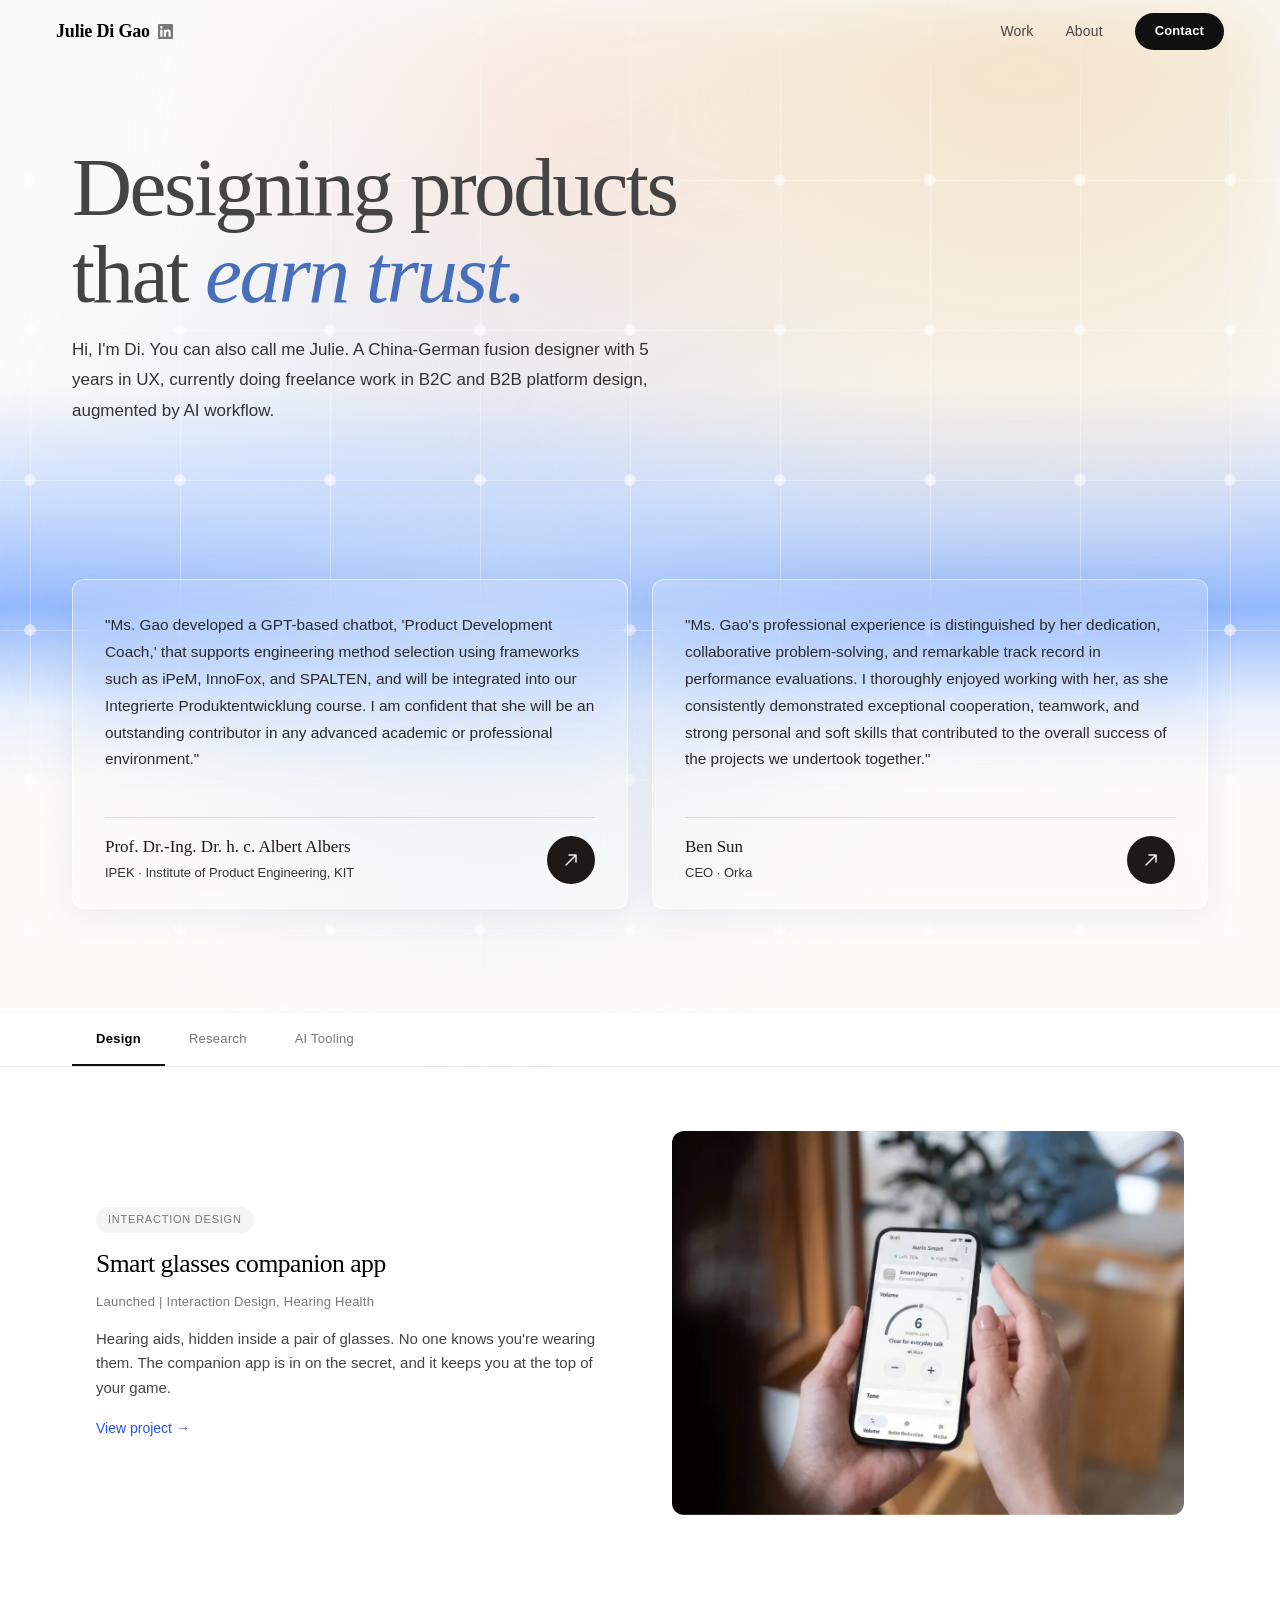
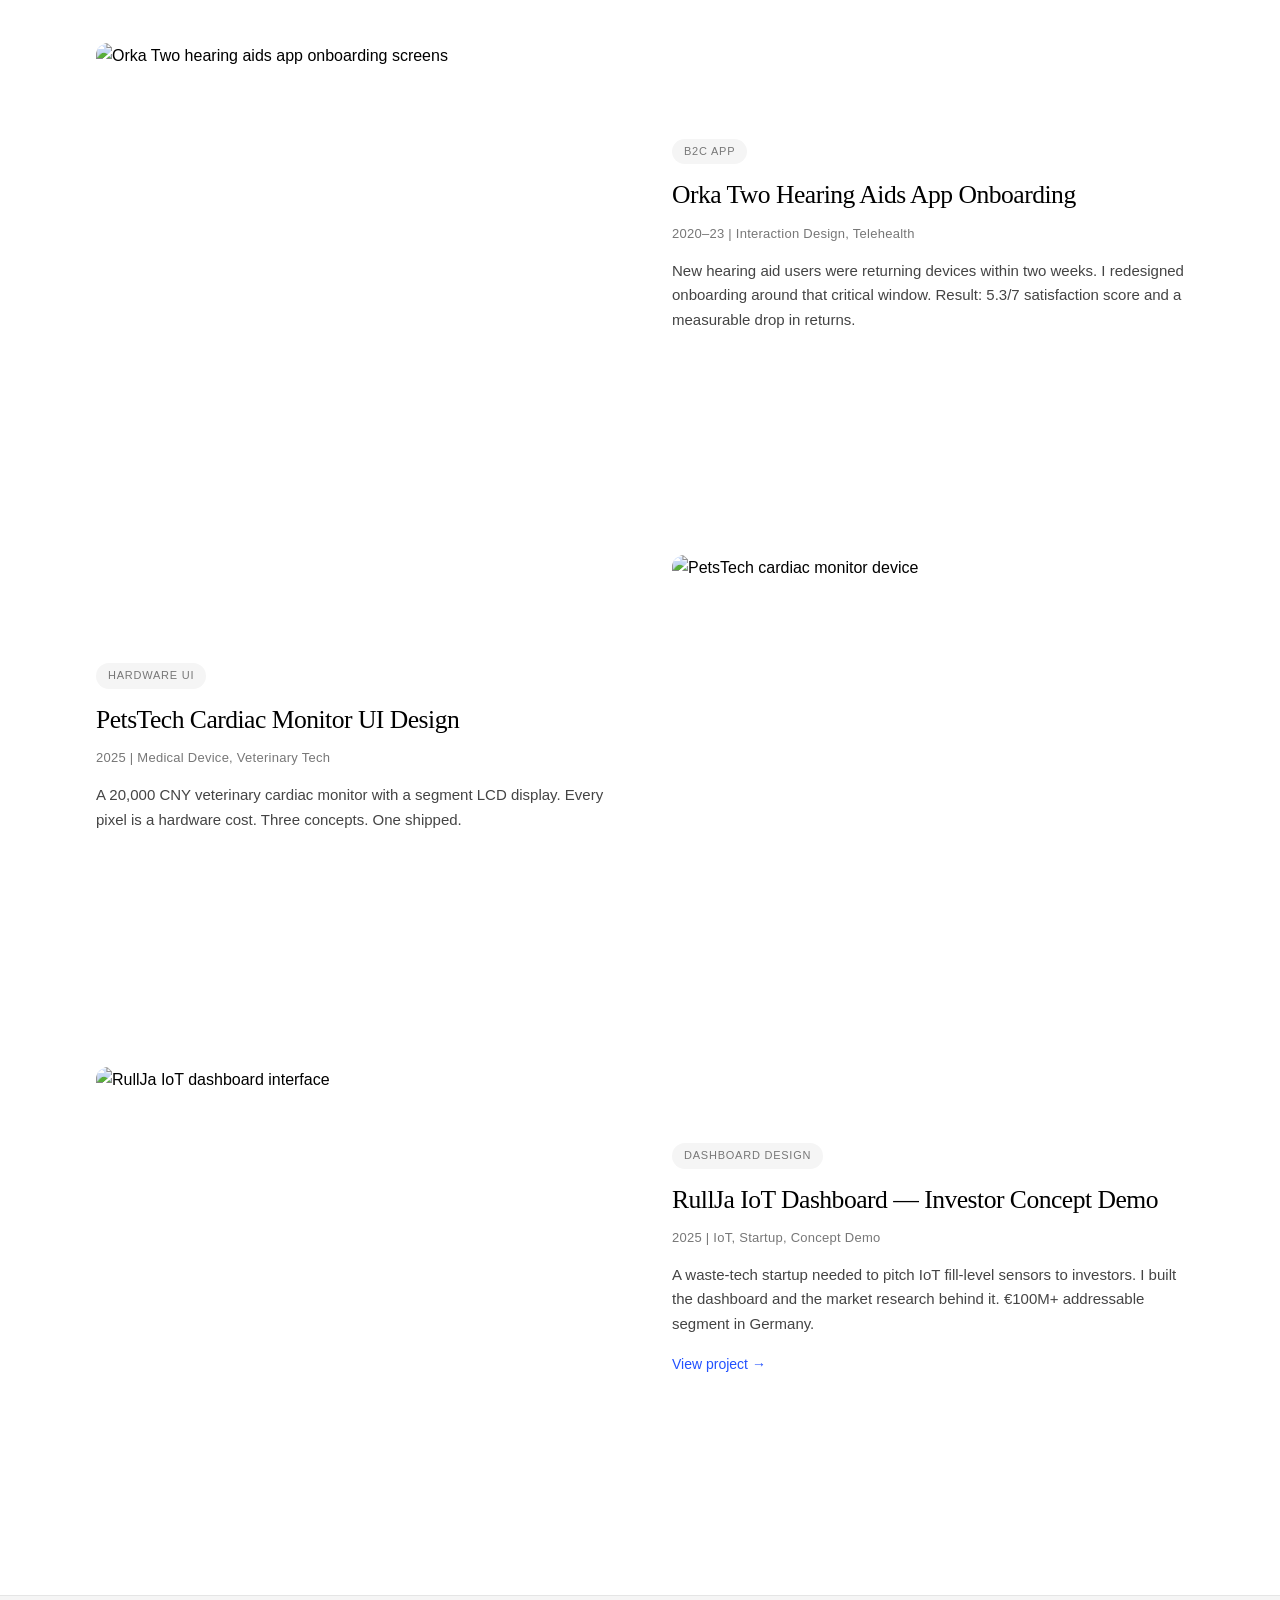
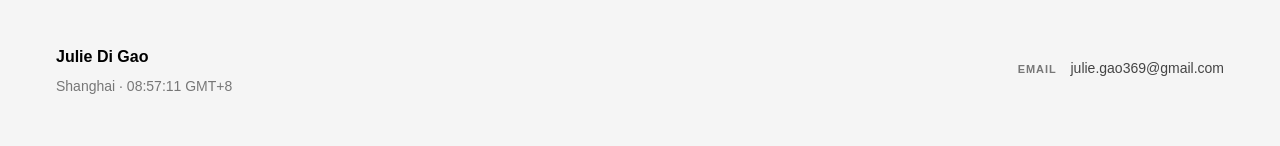
==== commit 0d01b529: "feat: new Aurio images — AI design-process card + in-hand home cover - Replace the third explainer c" ====
--- a/index.html
+++ b/index.html
@@ -129,7 +129,7 @@
           </div>
           <div class="proj-image">
             <a href="aurio-app.html">
-              <img loading="lazy" src="img/aurio-hero-photo.webp" width="749" height="1024" alt="A woman wearing the Aurio glasses that hide her hearing aids" />
+              <img loading="lazy" src="img/aurio-hero-photo.webp?v=2" width="1200" height="858" alt="A hand holding a phone running the Aurio app, on the volume screen set for everyday talk" />
             </a>
           </div>
         </div>
